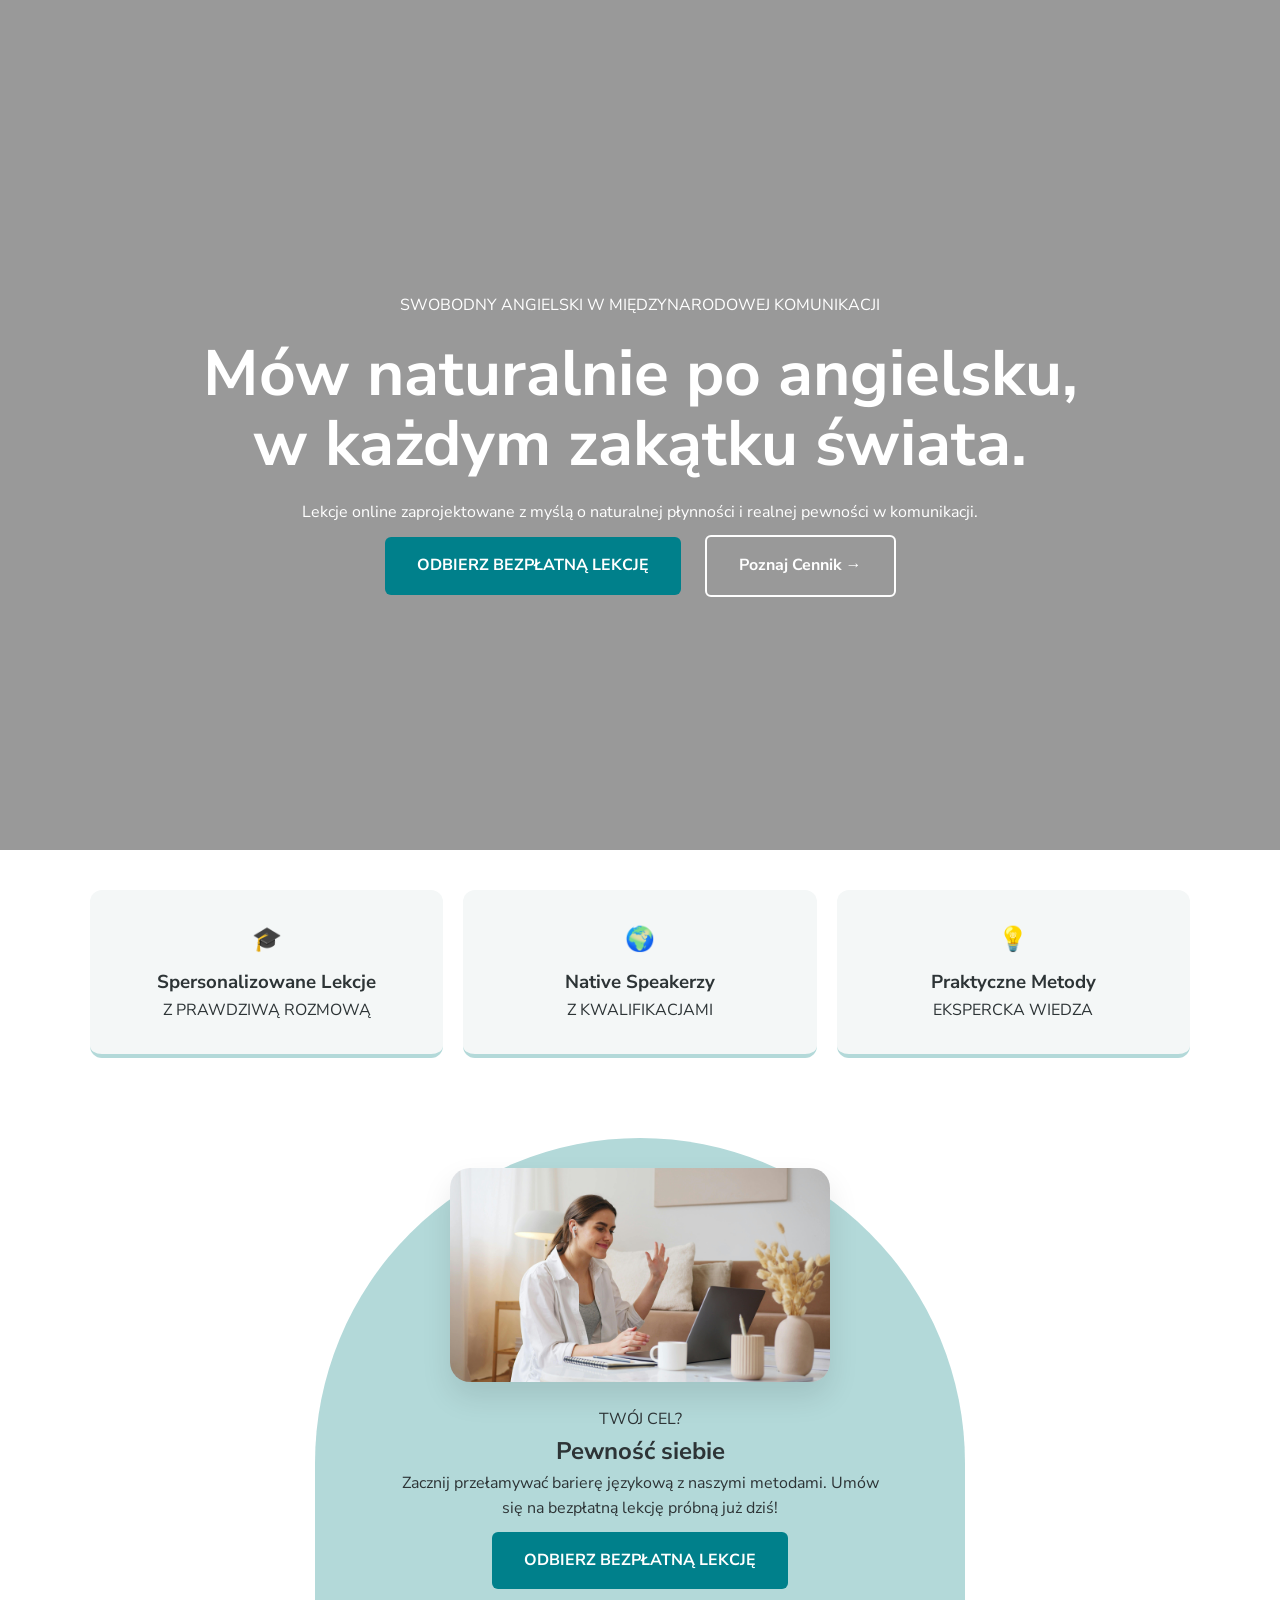
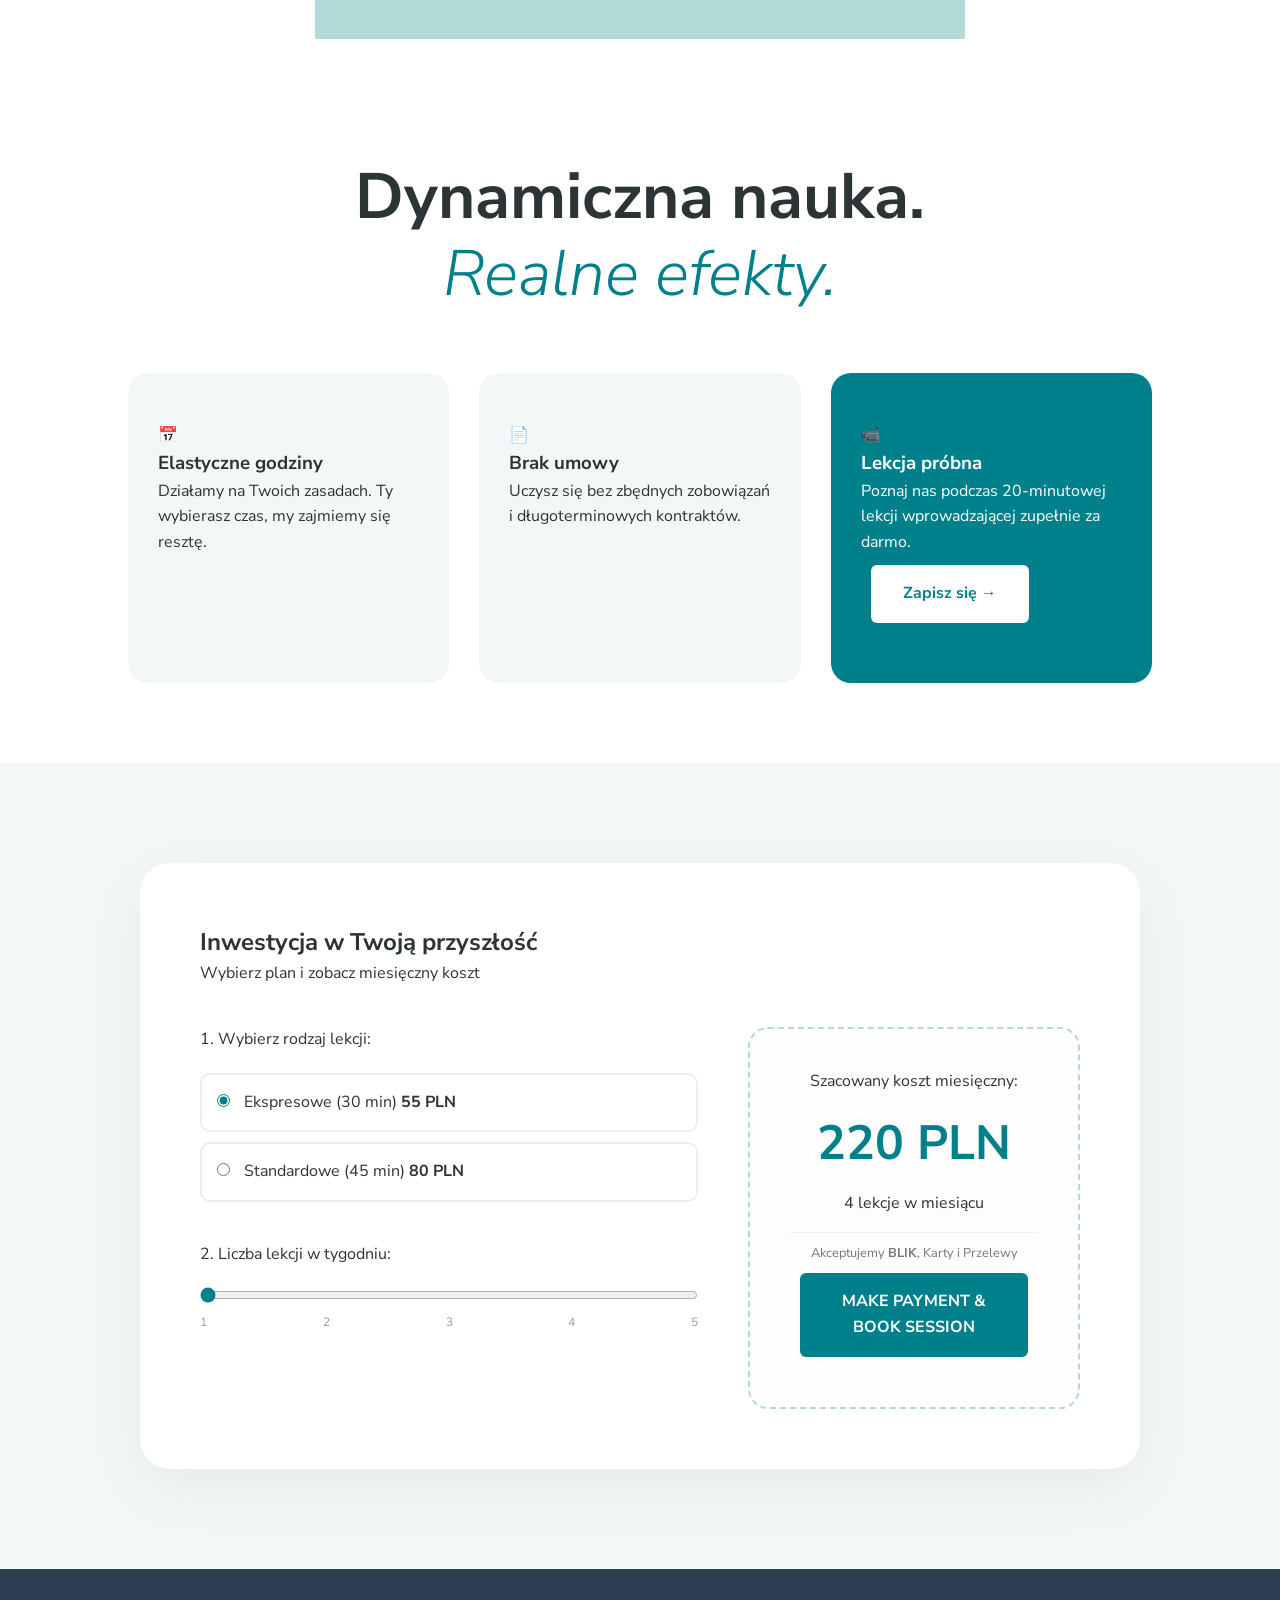
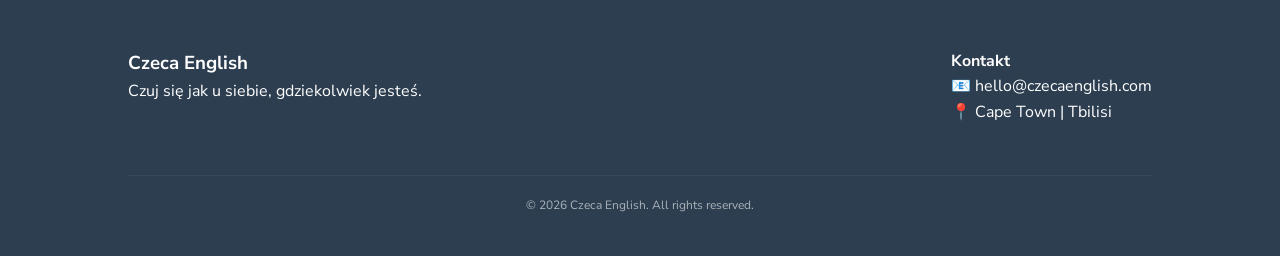
==== index.html @ 498d5baf "Update index.html button links" ====
<!DOCTYPE html>
<html lang="pl">
<head>
    <meta charset="UTF-8">
    <meta name="viewport" content="width=device-width, initial-scale=1.0">
    <title>Czeca English | Mów naturalnie</title>
    <link rel="stylesheet" href="./style.css?v=1.7">
    <link href="https://fonts.googleapis.com/css2?family=Nunito+Sans:wght@300;400;700&display=swap" rel="stylesheet">
</head>
<body>

    <header class="hero">
        <video class="video-bg" src="6912415-hd_1920_1080_25fps.mp4" autoplay loop muted playsinline></video>
        <div class="overlay"></div>
        <div class="hero-content">
            <span class="badge">SWOBODNY ANGIELSKI W MIĘDZYNARODOWEJ KOMUNIKACJI</span>
            <h1>Mów naturalnie po angielsku, w każdym zakątku świata.</h1>
            <p>Lekcje online zaprojektowane z myślą o naturalnej płynności i realnej pewności w komunikacji.</p>
            <div class="cta-group">
                <a href="book-session.html" class="btn btn-teal">ODBIERZ BEZPŁATNĄ LEKCJĘ</a>
                <a href="#calculator" class="btn btn-outline">Poznaj Cennik →</a>
            </div>
        </div>
    </header>

    <section class="stats-container">
        <div class="stats-bar">
            <div class="stat-item">
                <div class="stat-icon">🎓</div>
                <h3>Spersonalizowane Lekcje</h3>
                <p>Z PRAWDZIWĄ ROZMOWĄ</p>
            </div>
            <div class="stat-item">
                <div class="stat-icon">🌍</div>
                <h3>Native Speakerzy</h3>
                <p>Z KWALIFIKACJAMI</p>
            </div>
            <div class="stat-item">
                <div class="stat-icon">💡</div>
                <h3>Praktyczne Metody</h3>
                <p>EKSPERCKA WIEDZA</p>
            </div>
        </div>
    </section>

    <section class="about-section">
        <div class="arch-wrapper">
            <div class="teal-arch"></div>
            <img src="pexels-artempodrez-4492135.jpg" alt="Student" class="student-img">
            <div class="arch-content">
                <span class="subtitle">TWÓJ CEL?</span>
                <h2>Pewność siebie</h2>
                <p>Zacznij przełamywać barierę językową z naszymi metodami. Umów się na bezpłatną lekcję próbną już dziś!</p>
                <a href="book-session.html" class="btn btn-teal">ODBIERZ BEZPŁATNĄ LEKCJĘ</a>
            </div>
        </div>
    </section>

    <section class="features">
        <h2 class="section-title">Dynamiczna nauka. <br><span>Realne efekty.</span></h2>
        <div class="feature-grid">
            <div class="feature-card">
                <div class="icon">📅</div>
                <h3>Elastyczne godziny</h3>
                <p>Działamy na Twoich zasadach. Ty wybierasz czas, my zajmiemy się resztę.</p>
            </div>
            <div class="feature-card">
                <div class="icon">📄</div>
                <h3>Brak umowy</h3>
                <p>Uczysz się bez zbędnych zobowiązań i długoterminowych kontraktów.</p>
            </div>
            <div class="feature-card highlight-card">
                <div class="icon">📹</div>
                <h3>Lekcja próbna</h3>
                <p>Poznaj nas podczas 20-minutowej lekcji wprowadzającej zupełnie za darmo.</p>
                <a href="book-session.html" class="btn btn-white">Zapisz się →</a>
            </div>
        </div>
    </section>

    <section id="calculator" class="calc-section">
        <div class="calc-container">
            <h2>Inwestycja w Twoją przyszłość</h2>
            <p class="calc-subtitle">Wybierz plan i zobacz miesięczny koszt</p>
            
            <div class="calc-grid">
                <div class="calc-inputs">
                    <label>1. Wybierz rodzaj lekcji:</label>
                    <div class="radio-group">
                        <label class="radio-option">
                            <input type="radio" name="plan" value="55" checked onchange="calculate()">
                            <span>Ekspresowe (30 min) <strong>55 PLN</strong></span>
                        </label>
                        <label class="radio-option">
                            <input type="radio" name="plan" value="80" onchange="calculate()">
                            <span>Standardowe (45 min) <strong>80 PLN</strong></span>
                        </label>
                    </div>

                    <label>2. Liczba lekcji w tygodniu:</label>
                    <input type="range" id="frequency" min="1" max="5" value="1" oninput="calculate()">
                    <div class="range-labels">
                        <span>1</span><span>2</span><span>3</span><span>4</span><span>5</span>
                    </div>
                </div>

                <div class="calc-result">
                    <div class="result-box">
                        <p>Szacowany koszt miesięczny:</p>
                        <h3 id="total-price">220 PLN</h3>
                        <span id="lesson-count">4 lekcje w miesiącu</span>
                        
                        <div class="blik-indicator">
                            Akceptujemy <strong>BLIK</strong>, Karty i Przelewy
                        </div>

                        <a href="checkout.html" class="btn btn-teal">MAKE PAYMENT & BOOK SESSION</a>
                    </div>
                </div>
            </div>
        </div>
    </section>

    <footer class="main-footer">
        <div class="footer-grid">
            <div class="footer-brand">
                <h3>Czeca English</h3>
                <p>Czuj się jak u siebie, gdziekolwiek jesteś.</p>
            </div>
            <div class="footer-contact">
                <h4>Kontakt</h4>
                <p>📧 hello@czecaenglish.com</p>
                <p>📍 Cape Town | Tbilisi</p>
            </div>
        </div>
        <div class="footer-bottom">
            <p>&copy; 2026 Czeca English. All rights reserved.</p>
        </div>
    </footer>

    <script>
        function calculate() {
            const pricePerLesson = document.querySelector('input[name="plan"]:checked').value;
            const frequency = document.getElementById('frequency').value;
            const monthlyLessons = frequency * 4;
            const total = pricePerLesson * monthlyLessons;
            
            document.getElementById('total-price').innerText = total + " PLN";
            document.getElementById('lesson-count').innerText = monthlyLessons + " lekcje w miesiącu";
        }
    </script>
</body>
</html>
---- style.css ----
:root {
    --teal: #00808b;
    --light-teal: #b3d9d9;
    --white: #ffffff;
    --dark: #2d3436;
    --bg-gray: #f4f7f7;
}

* { box-sizing: border-box; margin: 0; padding: 0; }
body { font-family: 'Nunito Sans', sans-serif; color: var(--dark); line-height: 1.6; overflow-x: hidden; scroll-behavior: smooth; }

/* --- Hero --- */
.hero { height: 100vh; display: flex; align-items: center; justify-content: center; position: relative; color: var(--white); text-align: center; padding: 0 20px; }
.video-bg { position: absolute; top: 0; left: 0; width: 100%; height: 100%; object-fit: cover; z-index: -2; }
.overlay { position: absolute; top: 0; left: 0; width: 100%; height: 100%; background: rgba(0, 0, 0, 0.4); z-index: -1; }
.hero-content { max-width: 900px; }
h1 { font-size: clamp(2.5rem, 6vw, 4rem); margin: 20px 0; line-height: 1.1; }

/* --- Defined Stats Bar --- */
.stats-container { background: #fff; padding: 40px 20px; margin-top: -50px; position: relative; z-index: 10; }
.stats-bar { max-width: 1100px; margin: 0 auto; display: grid; grid-template-columns: repeat(auto-fit, minmax(250px, 1fr)); gap: 20px; }
.stat-item { background: var(--bg-gray); padding: 30px; border-radius: 12px; text-align: center; border-bottom: 4px solid var(--light-teal); }
.stat-icon { font-size: 1.5rem; margin-bottom: 10px; }

/* --- Tightened Arch Section --- */
.about-section { padding: 40px 20px; background: #fff; display: flex; justify-content: center; }
.arch-wrapper { position: relative; width: 100%; max-width: 650px; display: flex; flex-direction: column; align-items: center; }
.teal-arch { position: absolute; top: 0; width: 100%; height: 100%; background-color: var(--light-teal); border-radius: 350px 350px 0 0; z-index: 1; }
.student-img { width: 75%; max-width: 380px; border-radius: 20px; z-index: 2; margin-top: 30px; box-shadow: 0 15px 30px rgba(0,0,0,0.1); }
.arch-content { z-index: 3; text-align: center; margin-top: 25px; max-width: 500px; padding-bottom: 40px; }

/* --- Bigger Features Header --- */
.features { padding: 80px 10%; text-align: center; background: #fff; }
.section-title { font-size: clamp(2.5rem, 5vw, 4rem); line-height: 1.2; margin-bottom: 60px; }
.section-title span { font-style: italic; font-weight: 300; color: var(--teal); }
.feature-grid { display: grid; grid-template-columns: repeat(auto-fit, minmax(280px, 1fr)); gap: 30px; }
.feature-card { padding: 50px 30px; background: var(--bg-gray); border-radius: 20px; text-align: left; }
.highlight-card { background: var(--teal); color: white; }

/* --- Pricing Calculator --- */
.calc-section { padding: 100px 10%; background: var(--bg-gray); }
.calc-container { max-width: 1000px; margin: 0 auto; background: white; padding: 60px; border-radius: 30px; box-shadow: 0 20px 60px rgba(0,0,0,0.05); }
.calc-grid { display: grid; grid-template-columns: 1.5fr 1fr; gap: 50px; margin-top: 40px; }
.radio-group { margin: 20px 0 40px; }
.radio-option { display: block; padding: 15px; border: 2px solid #eee; border-radius: 10px; margin-bottom: 10px; cursor: pointer; }
.radio-option input { margin-right: 10px; accent-color: var(--teal); }
input[type="range"] { width: 100%; accent-color: var(--teal); margin: 20px 0 10px; }
.range-labels { display: flex; justify-content: space-between; font-size: 12px; color: #999; }
.result-box { background: #fdfdfd; border: 2px dashed var(--light-teal); padding: 40px; border-radius: 20px; text-align: center; }
.result-box h3 { font-size: 3rem; color: var(--teal); margin: 10px 0; }
.blik-indicator { margin-top: 15px; font-size: 0.8rem; color: #777; border-top: 1px solid #eee; padding-top: 10px; }

/* --- Buttons --- */
.btn { display: inline-block; padding: 16px 32px; text-decoration: none; font-weight: bold; border-radius: 6px; transition: 0.3s; margin: 10px; border: none; cursor: pointer; text-align: center; }
.btn-teal { background: var(--teal); color: var(--white); }
.btn-outline { border: 2px solid var(--white); color: var(--white); }
.btn-white { background: var(--white); color: var(--teal); }

/* --- Footer --- */
.main-footer { background: #2c3e50; color: white; padding: 80px 10% 40px; }
.footer-grid { display: flex; justify-content: space-between; flex-wrap: wrap; gap: 40px; }
.footer-bottom { border-top: 1px solid #3e4f5f; margin-top: 50px; padding-top: 20px; text-align: center; font-size: 12px; opacity: 0.6; }

@media (max-width: 900px) {
    .calc-grid { grid-template-columns: 1fr; }
    .calc-container { padding: 30px; }
}

/* --- Booking Page v2 Styles (Fixed Box) --- */
.booking-page { background: var(--bg-gray); }
.form-section { padding: 60px 10%; display: flex; justify-content: center; }
.form-container { 
    width: 100%; max-width: 800px; background: #fff; padding: 50px; 
    border-radius: 25px; box-shadow: 0 15px 45px rgba(0,0,0,0.08); 
}
.input-row { display: grid; grid-template-columns: 1fr 1fr; gap: 20px; margin-bottom: 20px; }
.input-group { display: flex; flex-direction: column; text-align: left; }
.input-group label { font-weight: bold; font-size: 0.85rem; margin-bottom: 5px; }
.input-group input, .input-group select, .input-group textarea { padding: 12px; border: 1px solid #ddd; border-radius: 8px; }
.full-width { grid-column: span 2; }
.btn-dark-form { background: #2c3e50; color: white; width: 100%; max-width: 300px; margin: 20px auto; display: block; }

.teacher-section-v2 { padding: 100px 10%; background: #fff; }
.profile-container-v2 {
    max-width: 1000px; margin: 0 auto; display: flex; align-items: center; gap: 60px;
}
.teacher-img-large {
    width: 100%; max-width: 450px; border-radius: 20px; box-shadow: 0 30px 60px rgba(0,0,0,0.1);
}
.profile-info-v2 { flex: 1; text-align: left; }
.profile-tag { color: var(--teal); font-weight: bold; font-size: 14px; letter-spacing: 2px; }
.profile-info-v2 h3 { font-size: 3rem; margin: 10px 0; color: var(--teal); }
.profile-link-v2 { display: inline-block; margin-top: 30px; color: var(--teal); font-weight: bold; text-decoration: none; border-bottom: 2px solid var(--light-teal); }

/* --- Full Profile Page (The Side-by-Side Video Layout) --- */
.profile-page { background: var(--bg-gray); }
.full-profile-section { max-width: 1100px; margin: 50px auto; padding: 60px; background: #fff; border-radius: 30px; box-shadow: 0 10px 30px rgba(0,0,0,0.05); }
.profile-main-name { font-size: 3.5rem; color: var(--teal); margin-bottom: 30px; }
.intro-media-container { display: grid; grid-template-columns: 1fr 1.5fr; gap: 40px; margin-bottom: 40px; }
.full-view-img { width: 100%; border-radius: 20px; }
.profile-video-box { background: #000; border-radius: 20px; overflow: hidden; display: flex; align-items: center; }
.intro-video { width: 100%; height: auto; }

@media (max-width: 900px) {
    .profile-container-v2, .intro-media-container, .input-row { grid-template-columns: 1fr; }
    .full-width { grid-column: span 1; }
}
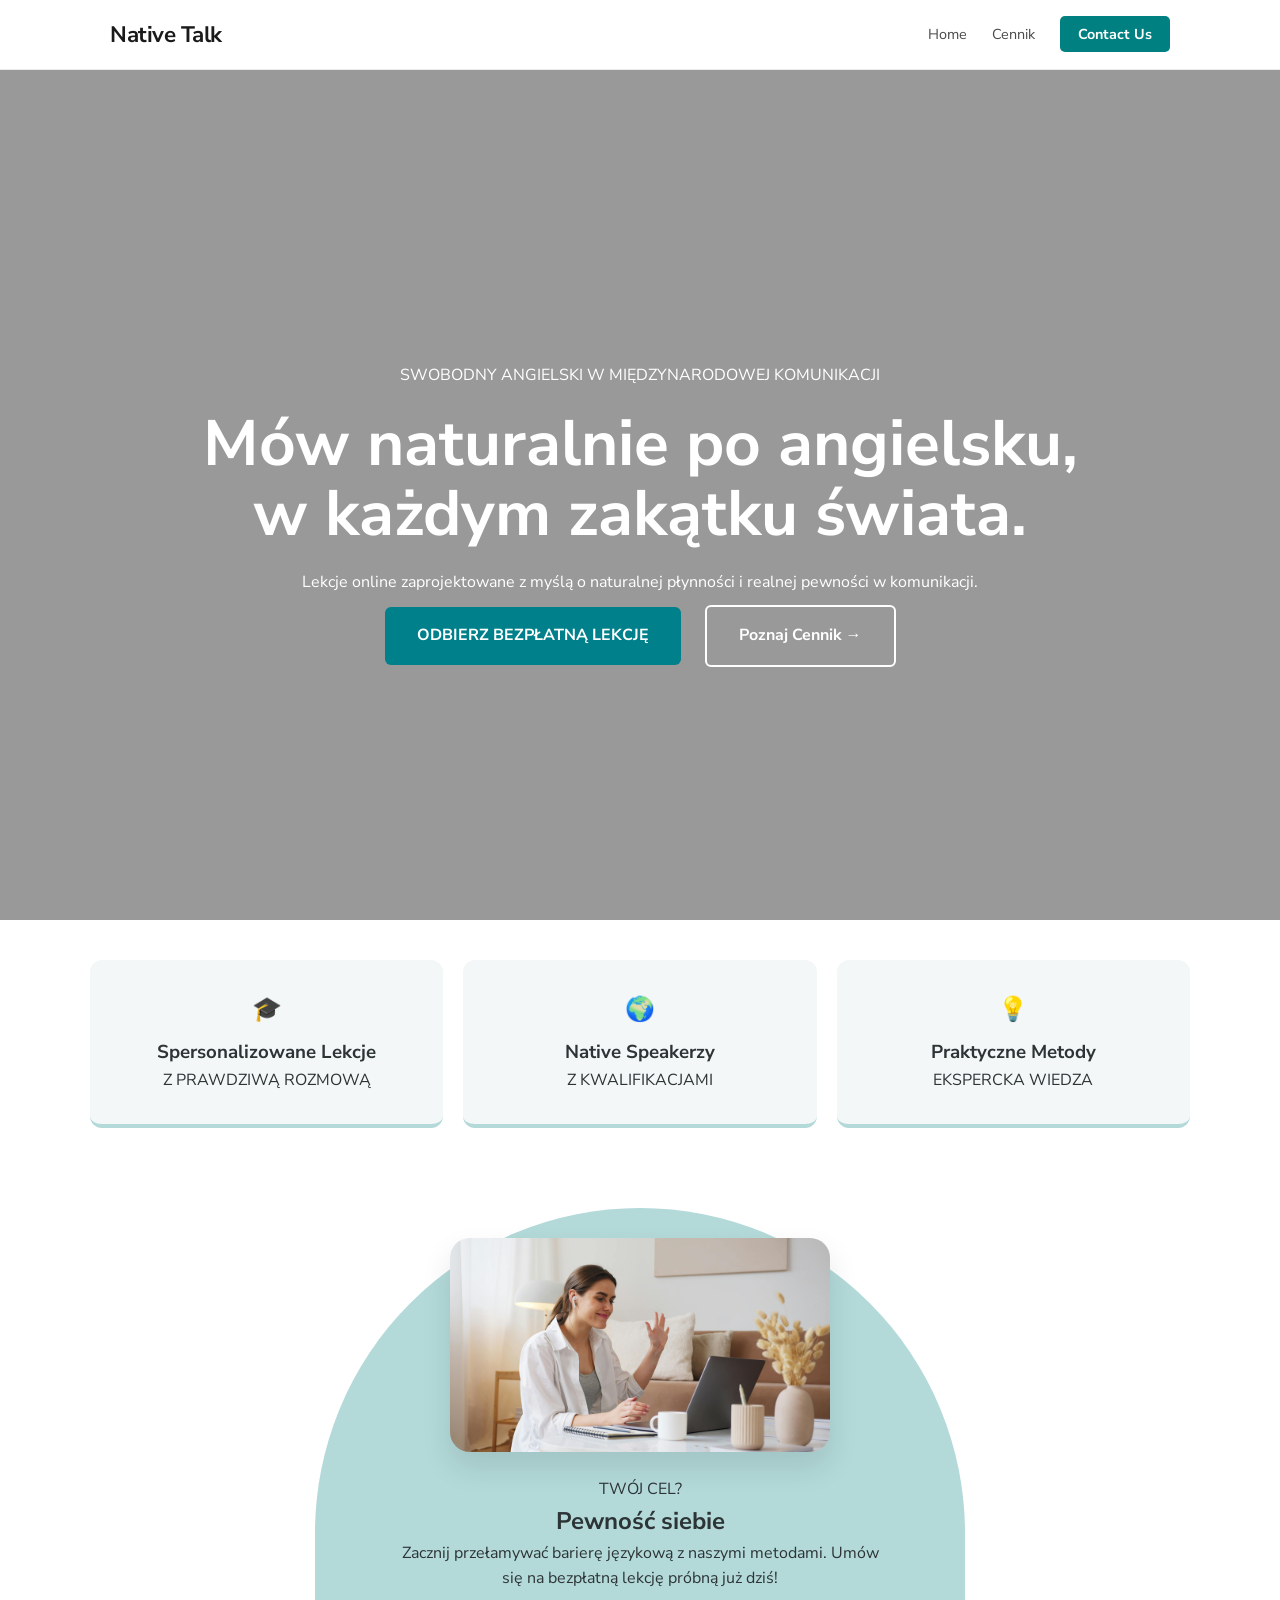
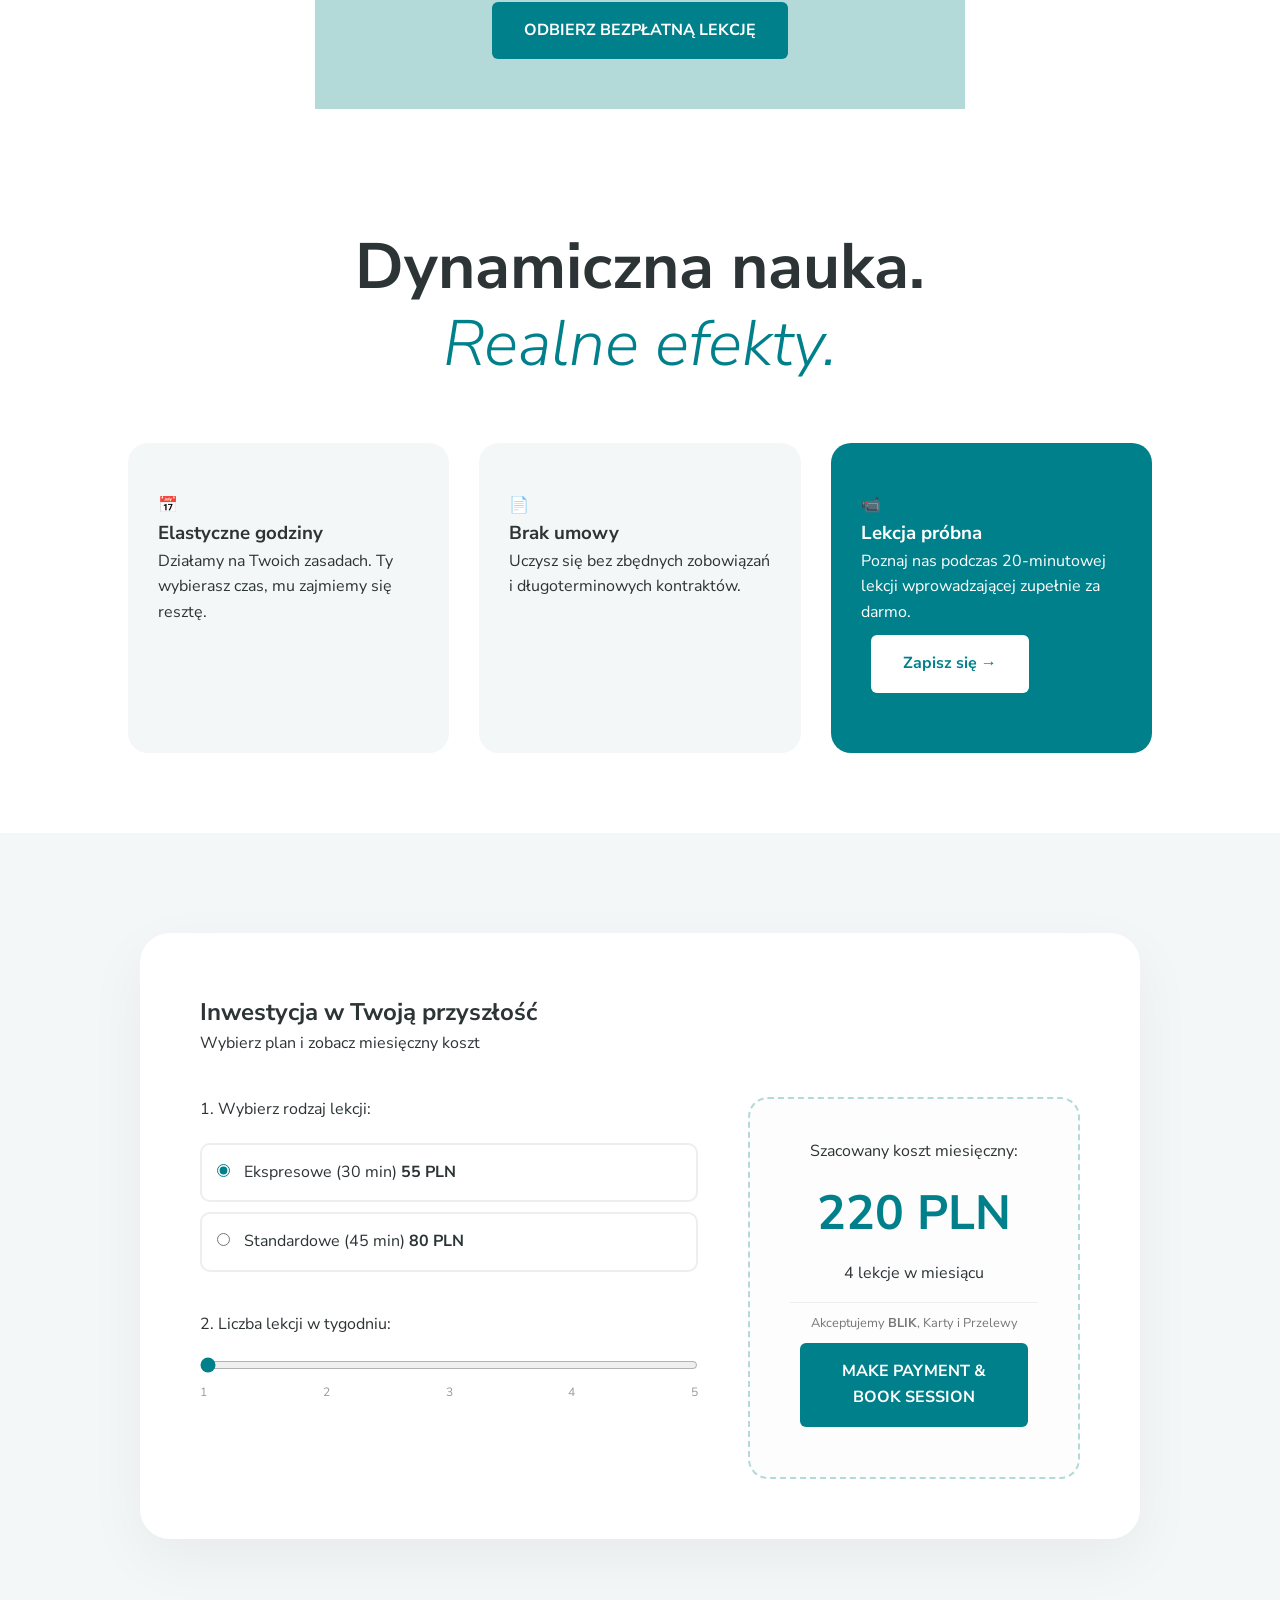
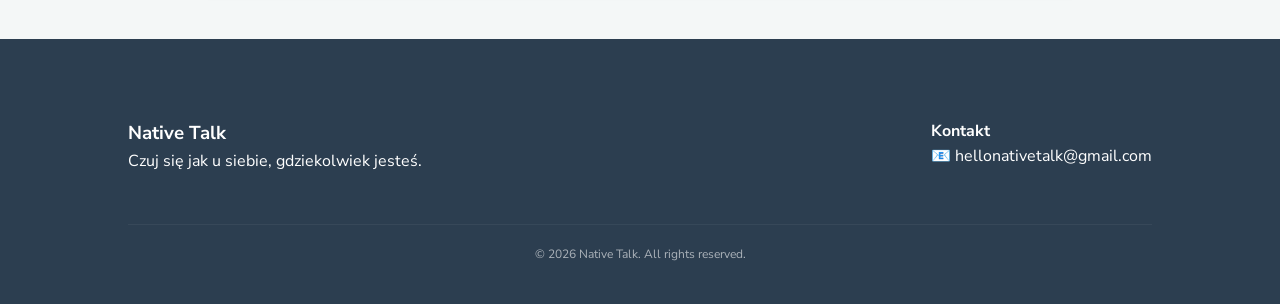
==== commit 1806c384: "Update index.html adding nav bar" ====
--- a/index.html
+++ b/index.html
@@ -3,11 +3,97 @@
 <head>
     <meta charset="UTF-8">
     <meta name="viewport" content="width=device-width, initial-scale=1.0">
-    <title>Czeca English | Mów naturalnie</title>
+    <title>Native Talk | Mów naturalnie</title>
     <link rel="stylesheet" href="./style.css?v=1.7">
     <link href="https://fonts.googleapis.com/css2?family=Nunito+Sans:wght@300;400;700&display=swap" rel="stylesheet">
+    
+    <style>
+        /* Navigation Styles */
+        .navbar {
+            height: 70px;
+            display: flex;
+            justify-content: center;
+            align-items: center;
+            background: #ffffff;
+            position: sticky;
+            top: 0;
+            z-index: 1000;
+            border-bottom: 1px solid #eaeaea;
+            font-family: 'Nunito Sans', sans-serif;
+        }
+
+        .nav-container {
+            display: flex;
+            justify-content: space-between;
+            align-items: center;
+            width: 100%;
+            max-width: 1100px;
+            padding: 0 20px;
+        }
+
+        .nav-logo {
+            font-size: 1.4rem;
+            font-weight: 700;
+            text-decoration: none;
+            color: #1a1a1a;
+            letter-spacing: -0.5px;
+        }
+
+        .nav-menu {
+            display: flex;
+            list-style: none;
+            align-items: center;
+        }
+
+        .nav-item {
+            margin-left: 25px;
+        }
+
+        .nav-link {
+            text-decoration: none;
+            color: #4a4a4a;
+            font-size: 0.9rem;
+            font-weight: 400;
+            transition: color 0.3s ease;
+        }
+
+        .nav-link:hover {
+            color: #008080; /* Matches your teal theme */
+        }
+
+        .nav-btn {
+            background: #008080;
+            color: #fff !important;
+            padding: 8px 18px;
+            border-radius: 5px;
+            font-weight: 700;
+            transition: background 0.3s ease;
+        }
+
+        .nav-btn:hover {
+            background: #006666;
+        }
+
+        @media screen and (max-width: 768px) {
+            .nav-item { margin-left: 15px; }
+            .nav-logo { font-size: 1.1rem; }
+            .nav-link { font-size: 0.8rem; }
+        }
+    </style>
 </head>
 <body>
+
+    <nav class="navbar">
+        <div class="nav-container">
+            <a href="index.html" class="nav-logo">Native Talk</a>
+            
+            <ul class="nav-menu">
+                <li class="nav-item"><a href="index.html" class="nav-link">Home</a></li>
+                <li class="nav-item"><a href="#calculator" class="nav-link">Cennik</a></li>
+                <li class="nav-item"><a href="#contact" class="nav-link nav-btn">Contact Us</a></li>
+            </ul>
+        </div>
+    </nav>
 
     <header class="hero">
         <video class="video-bg" src="6912415-hd_1920_1080_25fps.mp4" autoplay loop muted playsinline></video>
@@ -62,7 +148,7 @@
             <div class="feature-card">
                 <div class="icon">📅</div>
                 <h3>Elastyczne godziny</h3>
-                <p>Działamy na Twoich zasadach. Ty wybierasz czas, my zajmiemy się resztę.</p>
+                <p>Działamy na Twoich zasadach. Ty wybierasz czas, mu zajmiemy się resztę.</p>
             </div>
             <div class="feature-card">
                 <div class="icon">📄</div>
@@ -114,27 +200,26 @@
                             Akceptujemy <strong>BLIK</strong>, Karty i Przelewy
                         </div>
 
-                        <a href="checkout.html" class="btn btn-teal">MAKE PAYMENT & BOOK SESSION</a>
+                        <a href="checkout.html" id="checkout-link" class="btn btn-teal">MAKE PAYMENT & BOOK SESSION</a>
                     </div>
                 </div>
             </div>
         </div>
     </section>
 
-    <footer class="main-footer">
+    <footer id="contact" class="main-footer">
         <div class="footer-grid">
             <div class="footer-brand">
-                <h3>Czeca English</h3>
+                <h3>Native Talk</h3>
                 <p>Czuj się jak u siebie, gdziekolwiek jesteś.</p>
             </div>
             <div class="footer-contact">
                 <h4>Kontakt</h4>
-                <p>📧 hello@czecaenglish.com</p>
-                <p>📍 Cape Town | Tbilisi</p>
+                <p>📧 hellonativetalk@gmail.com</p>
             </div>
         </div>
         <div class="footer-bottom">
-            <p>&copy; 2026 Czeca English. All rights reserved.</p>
+            <p>&copy; 2026 Native Talk. All rights reserved.</p>
         </div>
     </footer>
 
@@ -147,7 +232,12 @@
             
             document.getElementById('total-price').innerText = total + " PLN";
             document.getElementById('lesson-count').innerText = monthlyLessons + " lekcje w miesiącu";
-        }
+
+            const checkoutBtn = document.getElementById('checkout-link');
+            checkoutBtn.href = "checkout.html?amount=" + total;
+        }
+
+        window.onload = calculate;
     </script>
 </body>
 </html>
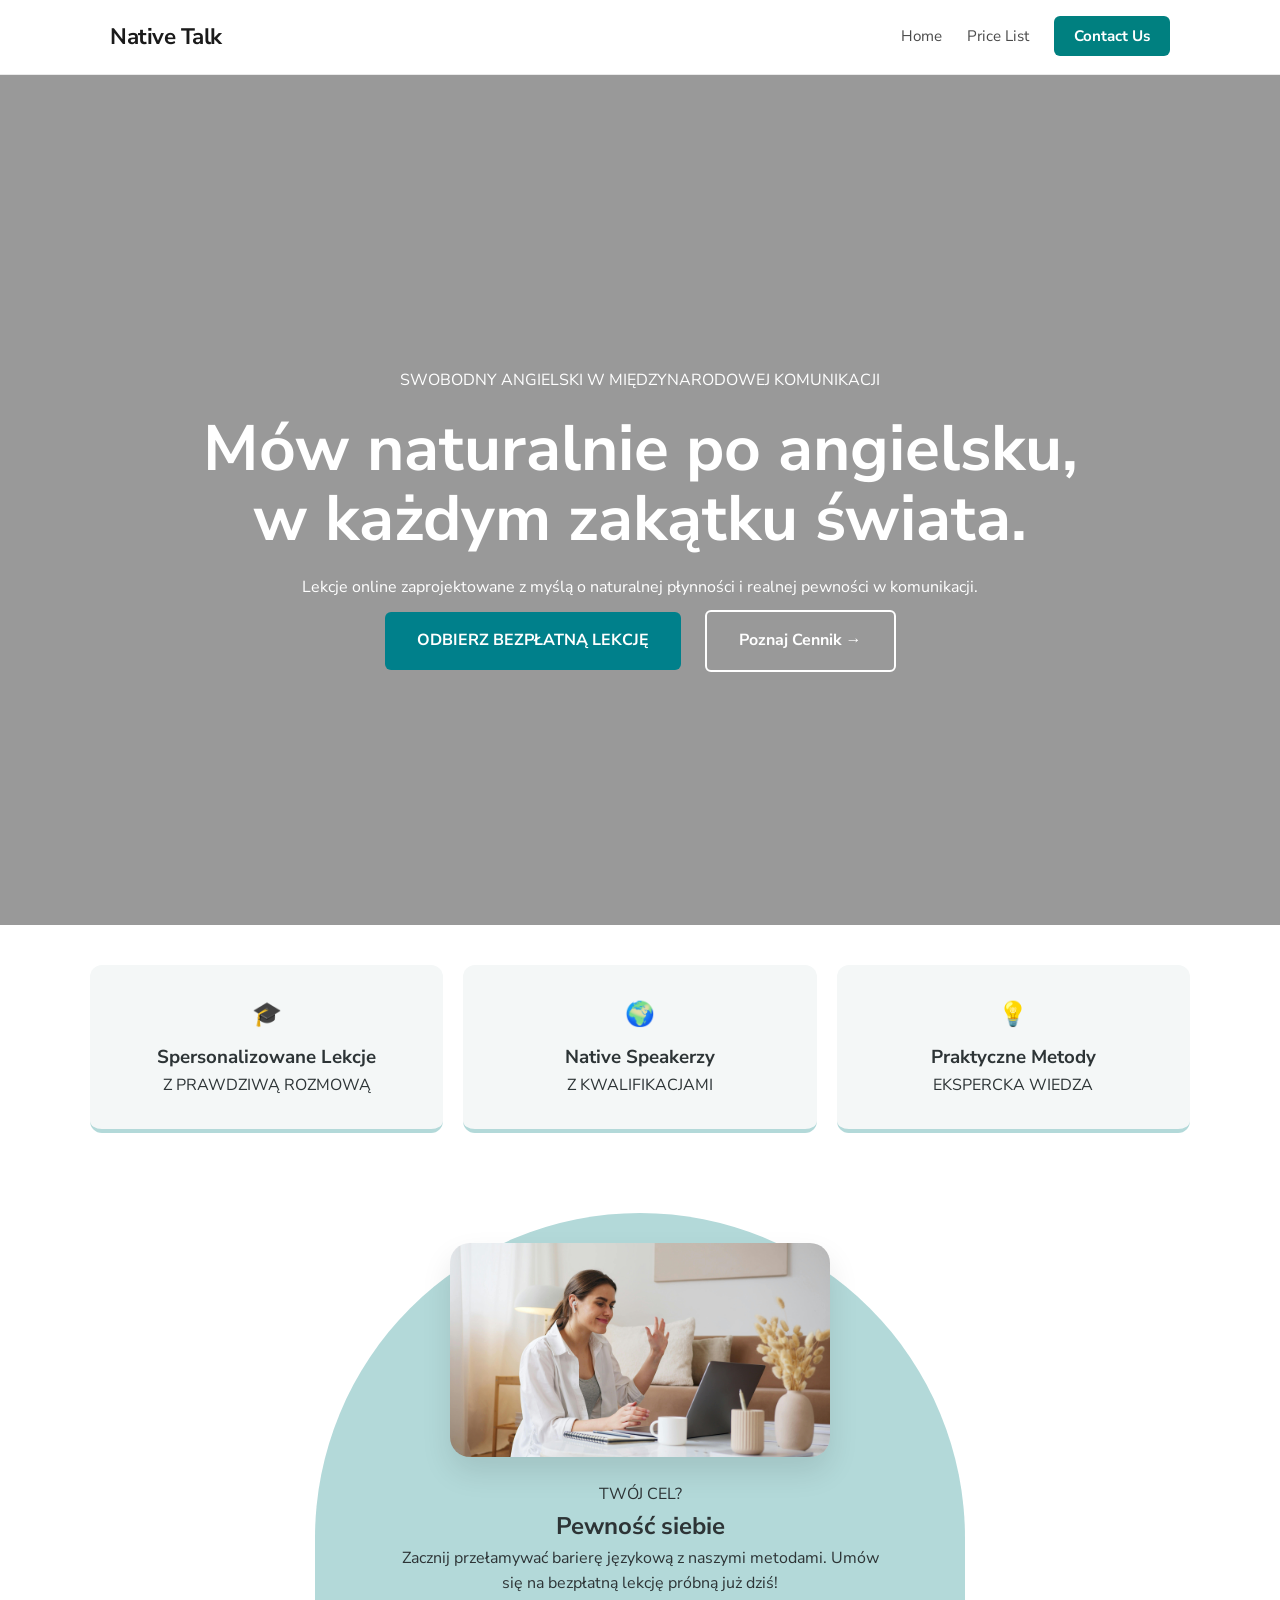
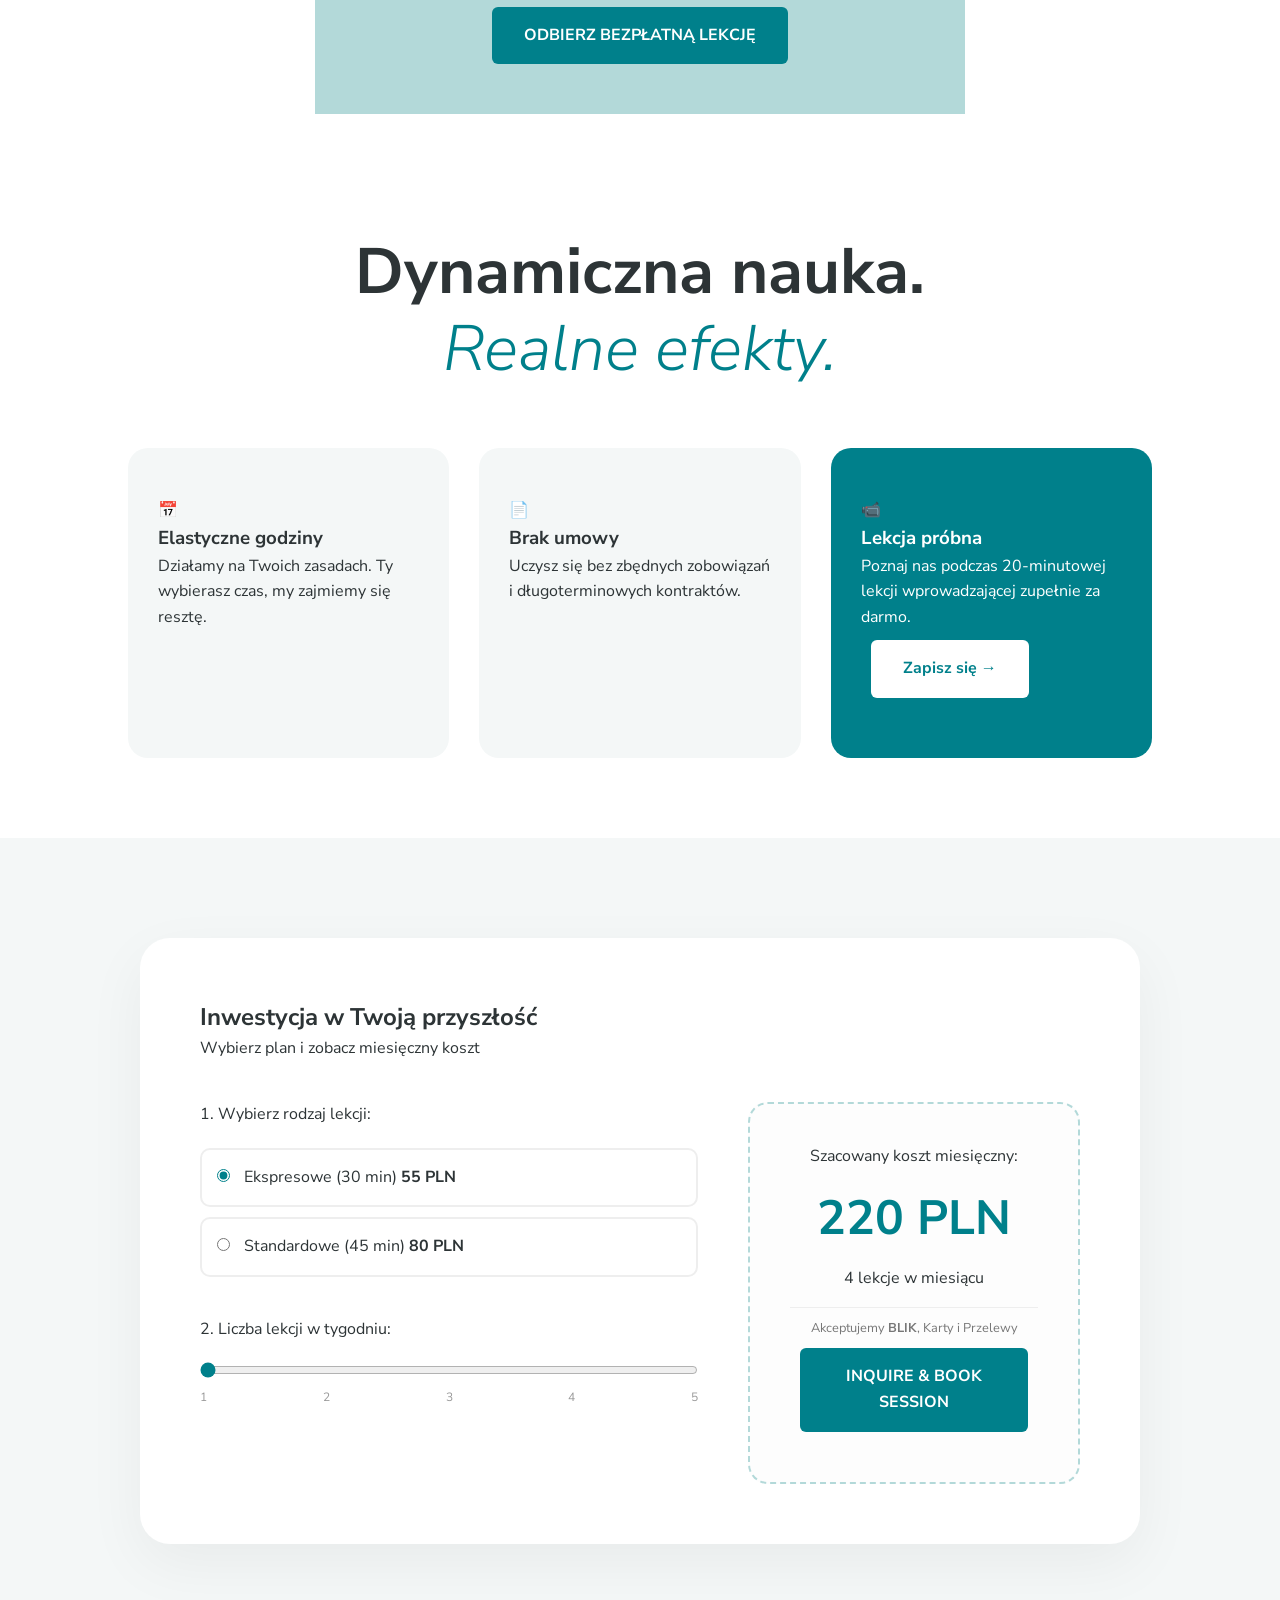
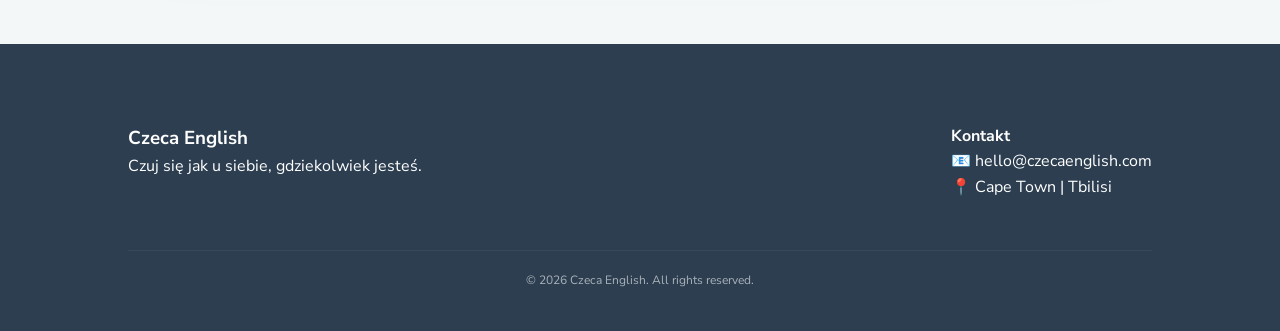
==== commit 15c83453: "Update index.html" ====
--- a/index.html
+++ b/index.html
@@ -8,9 +8,9 @@
     <link href="https://fonts.googleapis.com/css2?family=Nunito+Sans:wght@300;400;700&display=swap" rel="stylesheet">
     
     <style>
-        /* Navigation Styles */
+        /* Navbar Styling */
         .navbar {
-            height: 70px;
+            height: 75px;
             display: flex;
             justify-content: center;
             align-items: center;
@@ -52,32 +52,30 @@
         .nav-link {
             text-decoration: none;
             color: #4a4a4a;
-            font-size: 0.9rem;
-            font-weight: 400;
+            font-size: 0.95rem;
             transition: color 0.3s ease;
         }
 
         .nav-link:hover {
-            color: #008080; /* Matches your teal theme */
+            color: #008080; /* Branding teal */
         }
 
         .nav-btn {
             background: #008080;
             color: #fff !important;
-            padding: 8px 18px;
-            border-radius: 5px;
+            padding: 10px 20px;
+            border-radius: 6px;
             font-weight: 700;
-            transition: background 0.3s ease;
-        }
-
-        .nav-btn:hover {
-            background: #006666;
+        }
+
+        /* Smooth Scroll behavior */
+        html {
+            scroll-behavior: smooth;
         }
 
         @media screen and (max-width: 768px) {
             .nav-item { margin-left: 15px; }
-            .nav-logo { font-size: 1.1rem; }
-            .nav-link { font-size: 0.8rem; }
+            .nav-logo { font-size: 1.2rem; }
         }
     </style>
 </head>
@@ -86,10 +84,9 @@
     <nav class="navbar">
         <div class="nav-container">
             <a href="index.html" class="nav-logo">Native Talk</a>
-            
             <ul class="nav-menu">
-                <li class="nav-item"><a href="index.html" class="nav-link">Home</a></li>
-                <li class="nav-item"><a href="#calculator" class="nav-link">Cennik</a></li>
+                <li class="nav-item"><a href="#" class="nav-link">Home</a></li>
+                <li class="nav-item"><a href="#calculator" class="nav-link">Price List</a></li>
                 <li class="nav-item"><a href="#contact" class="nav-link nav-btn">Contact Us</a></li>
             </ul>
         </div>
@@ -148,7 +145,7 @@
             <div class="feature-card">
                 <div class="icon">📅</div>
                 <h3>Elastyczne godziny</h3>
-                <p>Działamy na Twoich zasadach. Ty wybierasz czas, mu zajmiemy się resztę.</p>
+                <p>Działamy na Twoich zasadach. Ty wybierasz czas, my zajmiemy się resztę.</p>
             </div>
             <div class="feature-card">
                 <div class="icon">📄</div>
@@ -200,7 +197,7 @@
                             Akceptujemy <strong>BLIK</strong>, Karty i Przelewy
                         </div>
 
-                        <a href="checkout.html" id="checkout-link" class="btn btn-teal">MAKE PAYMENT & BOOK SESSION</a>
+                        <a href="#contact" class="btn btn-teal">INQUIRE & BOOK SESSION</a>
                     </div>
                 </div>
             </div>
@@ -210,16 +207,17 @@
     <footer id="contact" class="main-footer">
         <div class="footer-grid">
             <div class="footer-brand">
-                <h3>Native Talk</h3>
+                <h3>Czeca English</h3>
                 <p>Czuj się jak u siebie, gdziekolwiek jesteś.</p>
             </div>
             <div class="footer-contact">
                 <h4>Kontakt</h4>
-                <p>📧 hellonativetalk@gmail.com</p>
+                <p>📧 hello@czecaenglish.com</p>
+                <p>📍 Cape Town | Tbilisi</p>
             </div>
         </div>
         <div class="footer-bottom">
-            <p>&copy; 2026 Native Talk. All rights reserved.</p>
+            <p>&copy; 2026 Czeca English. All rights reserved.</p>
         </div>
     </footer>
 
@@ -232,9 +230,6 @@
             
             document.getElementById('total-price').innerText = total + " PLN";
             document.getElementById('lesson-count').innerText = monthlyLessons + " lekcje w miesiącu";
-
-            const checkoutBtn = document.getElementById('checkout-link');
-            checkoutBtn.href = "checkout.html?amount=" + total;
         }
 
         window.onload = calculate;
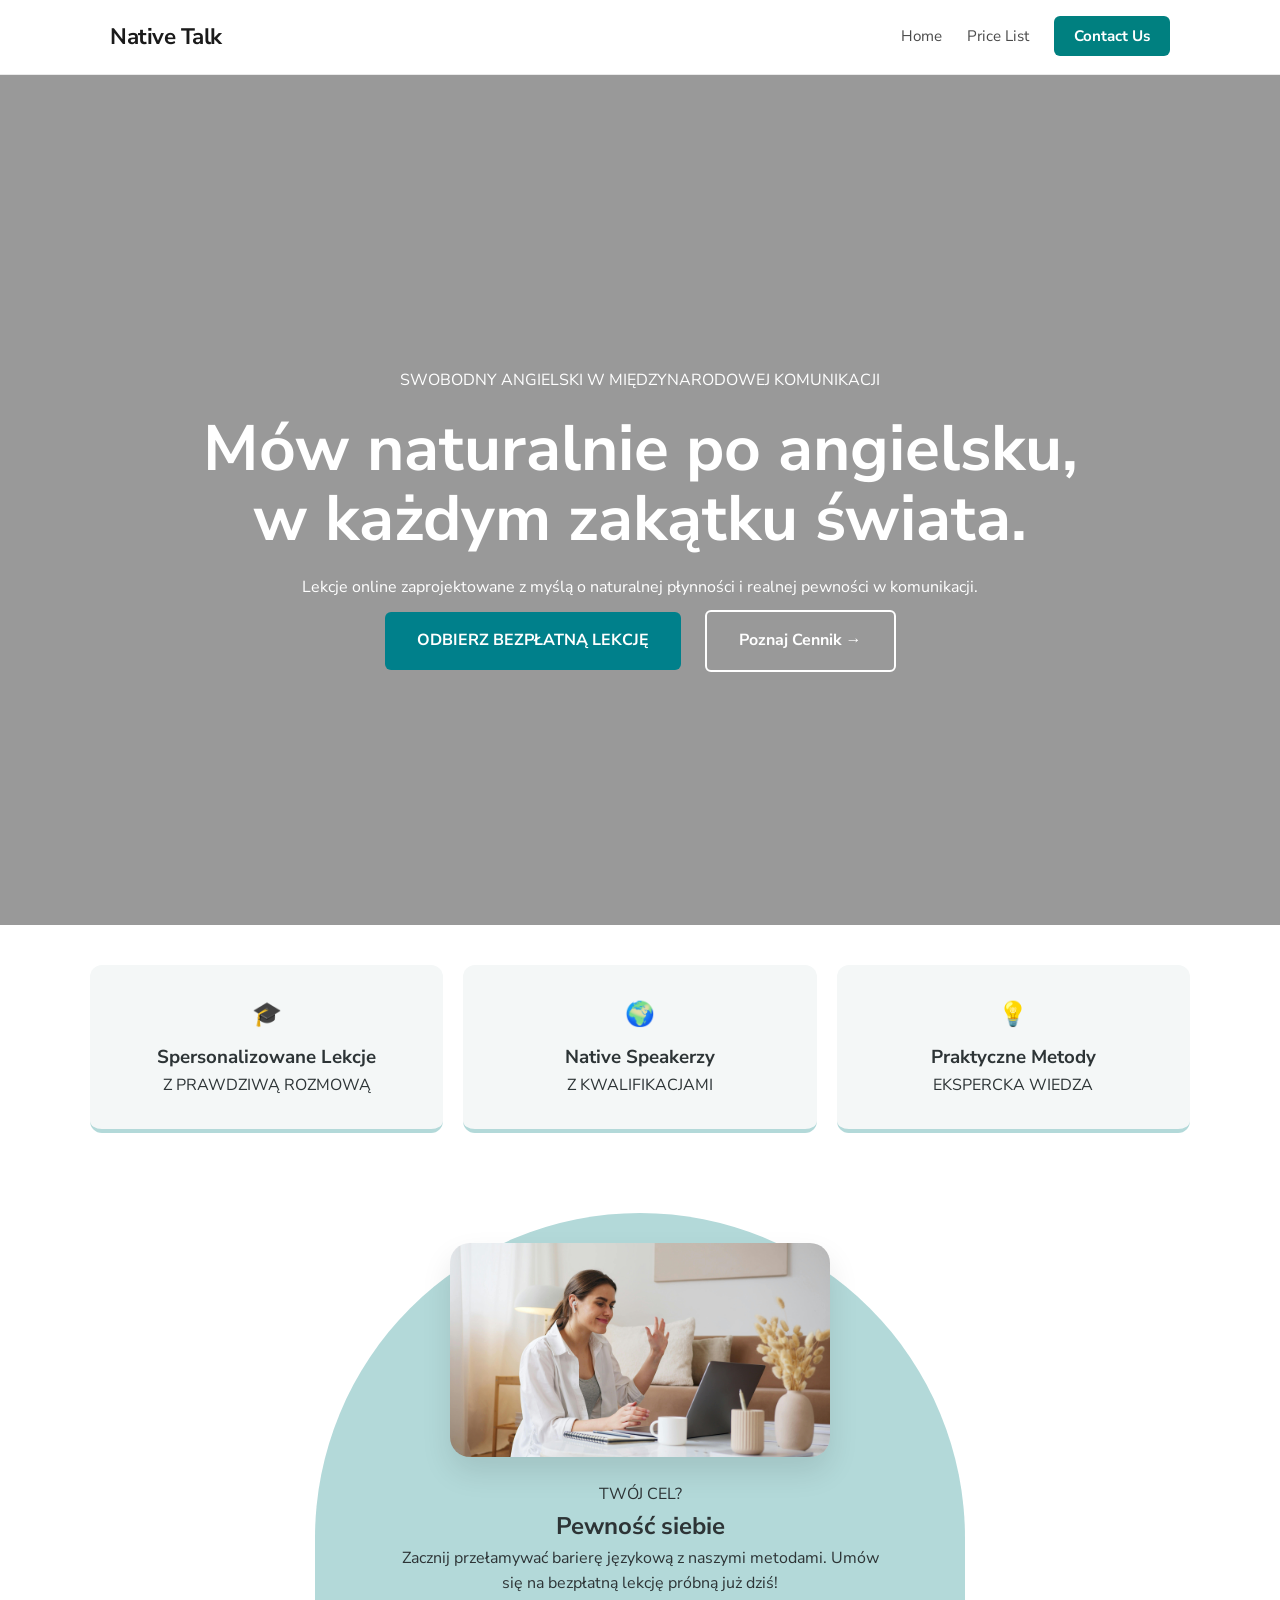
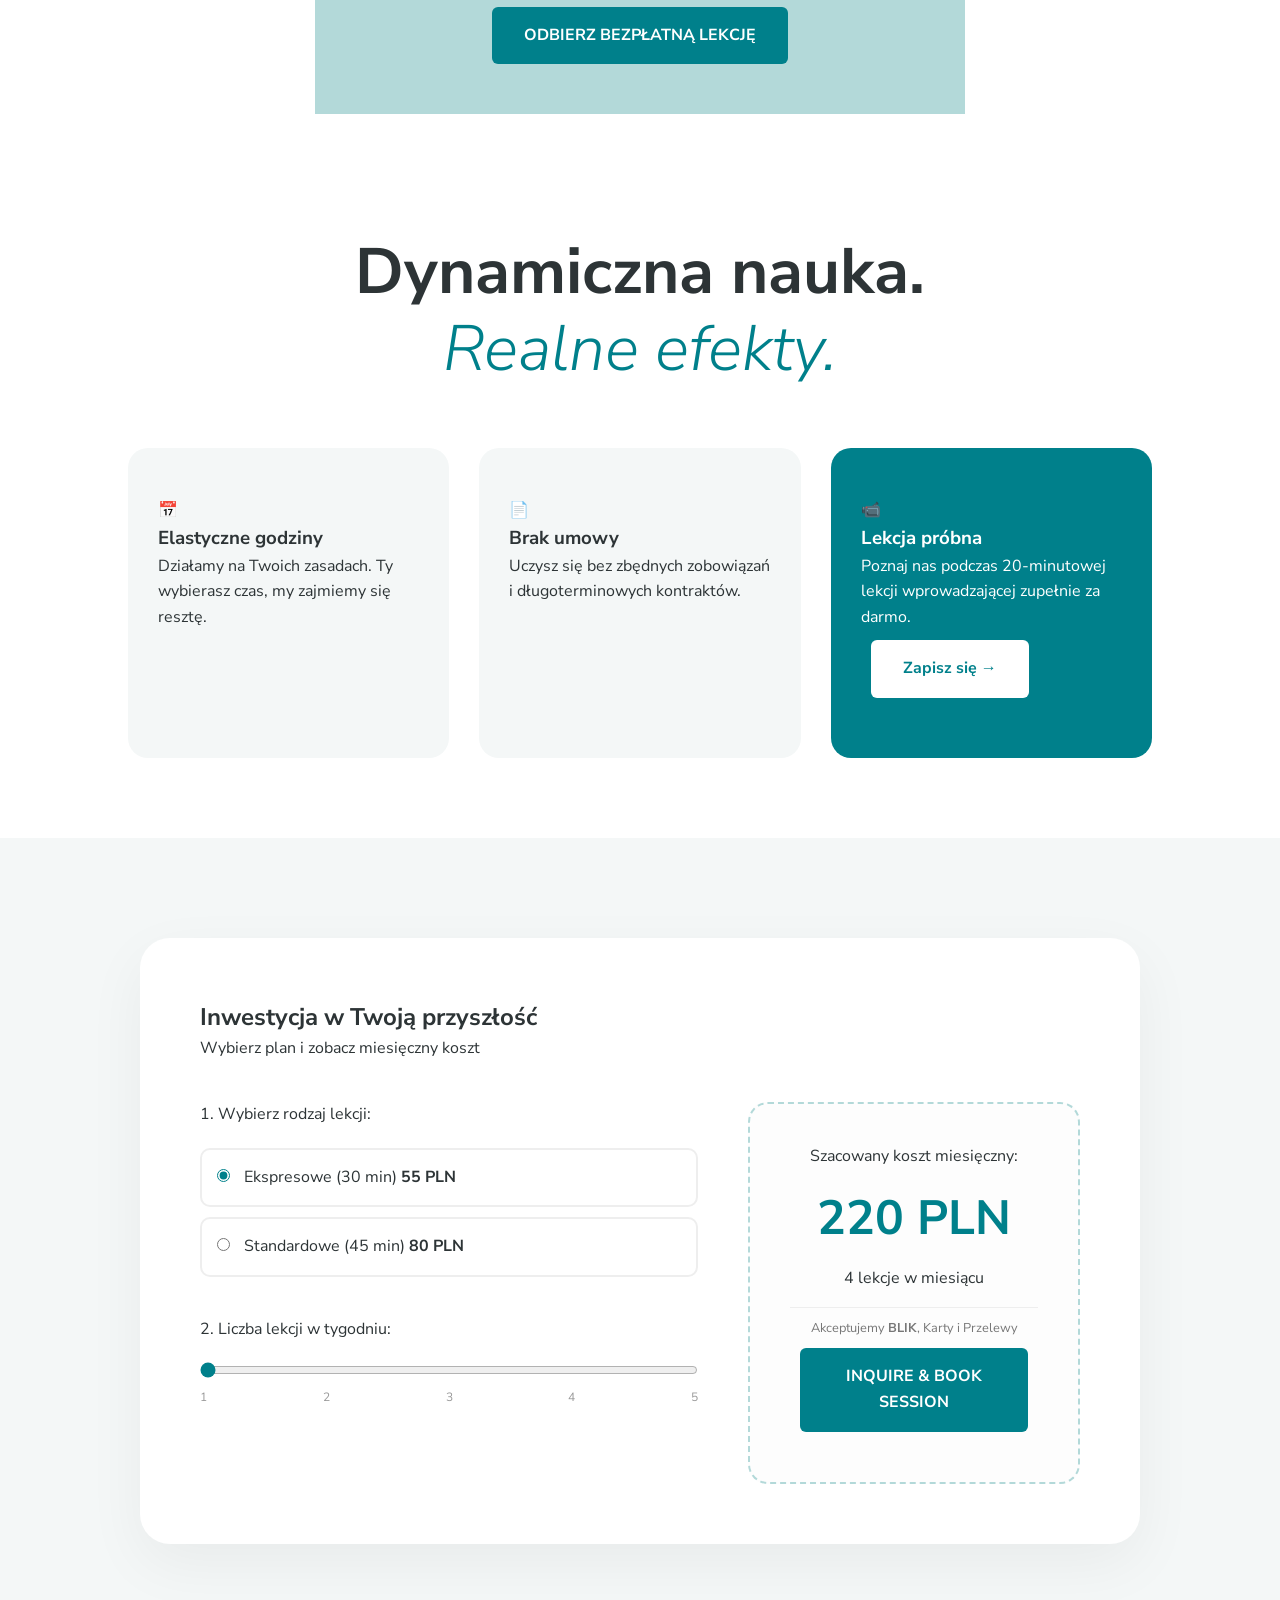
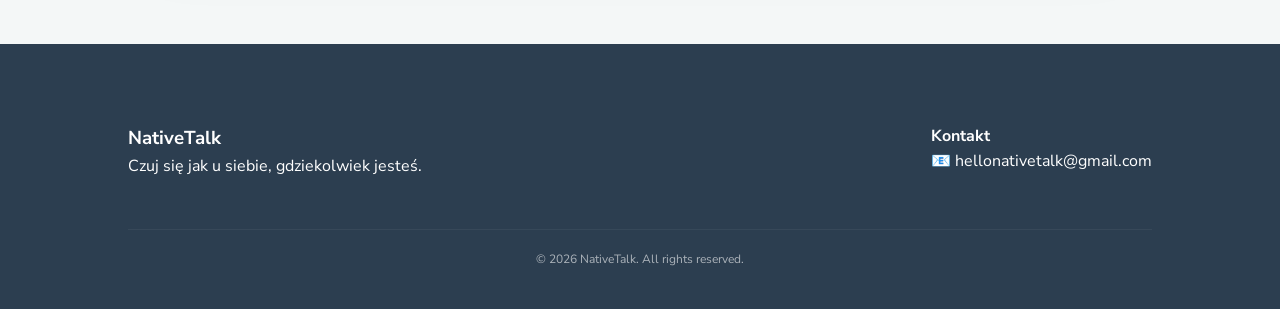
==== commit ad1b31be: "Update index.html removing czeca" ====
--- a/index.html
+++ b/index.html
@@ -3,7 +3,7 @@
 <head>
     <meta charset="UTF-8">
     <meta name="viewport" content="width=device-width, initial-scale=1.0">
-    <title>Native Talk | Mów naturalnie</title>
+    <title>NativeTalk | Mów naturalnie</title>
     <link rel="stylesheet" href="./style.css?v=1.7">
     <link href="https://fonts.googleapis.com/css2?family=Nunito+Sans:wght@300;400;700&display=swap" rel="stylesheet">
     
@@ -207,17 +207,16 @@
     <footer id="contact" class="main-footer">
         <div class="footer-grid">
             <div class="footer-brand">
-                <h3>Czeca English</h3>
+                <h3>NativeTalk</h3>
                 <p>Czuj się jak u siebie, gdziekolwiek jesteś.</p>
             </div>
             <div class="footer-contact">
                 <h4>Kontakt</h4>
-                <p>📧 hello@czecaenglish.com</p>
-                <p>📍 Cape Town | Tbilisi</p>
+                <p>📧 hellonativetalk@gmail.com</p>
             </div>
         </div>
         <div class="footer-bottom">
-            <p>&copy; 2026 Czeca English. All rights reserved.</p>
+            <p>&copy; 2026 NativeTalk. All rights reserved.</p>
         </div>
     </footer>
 
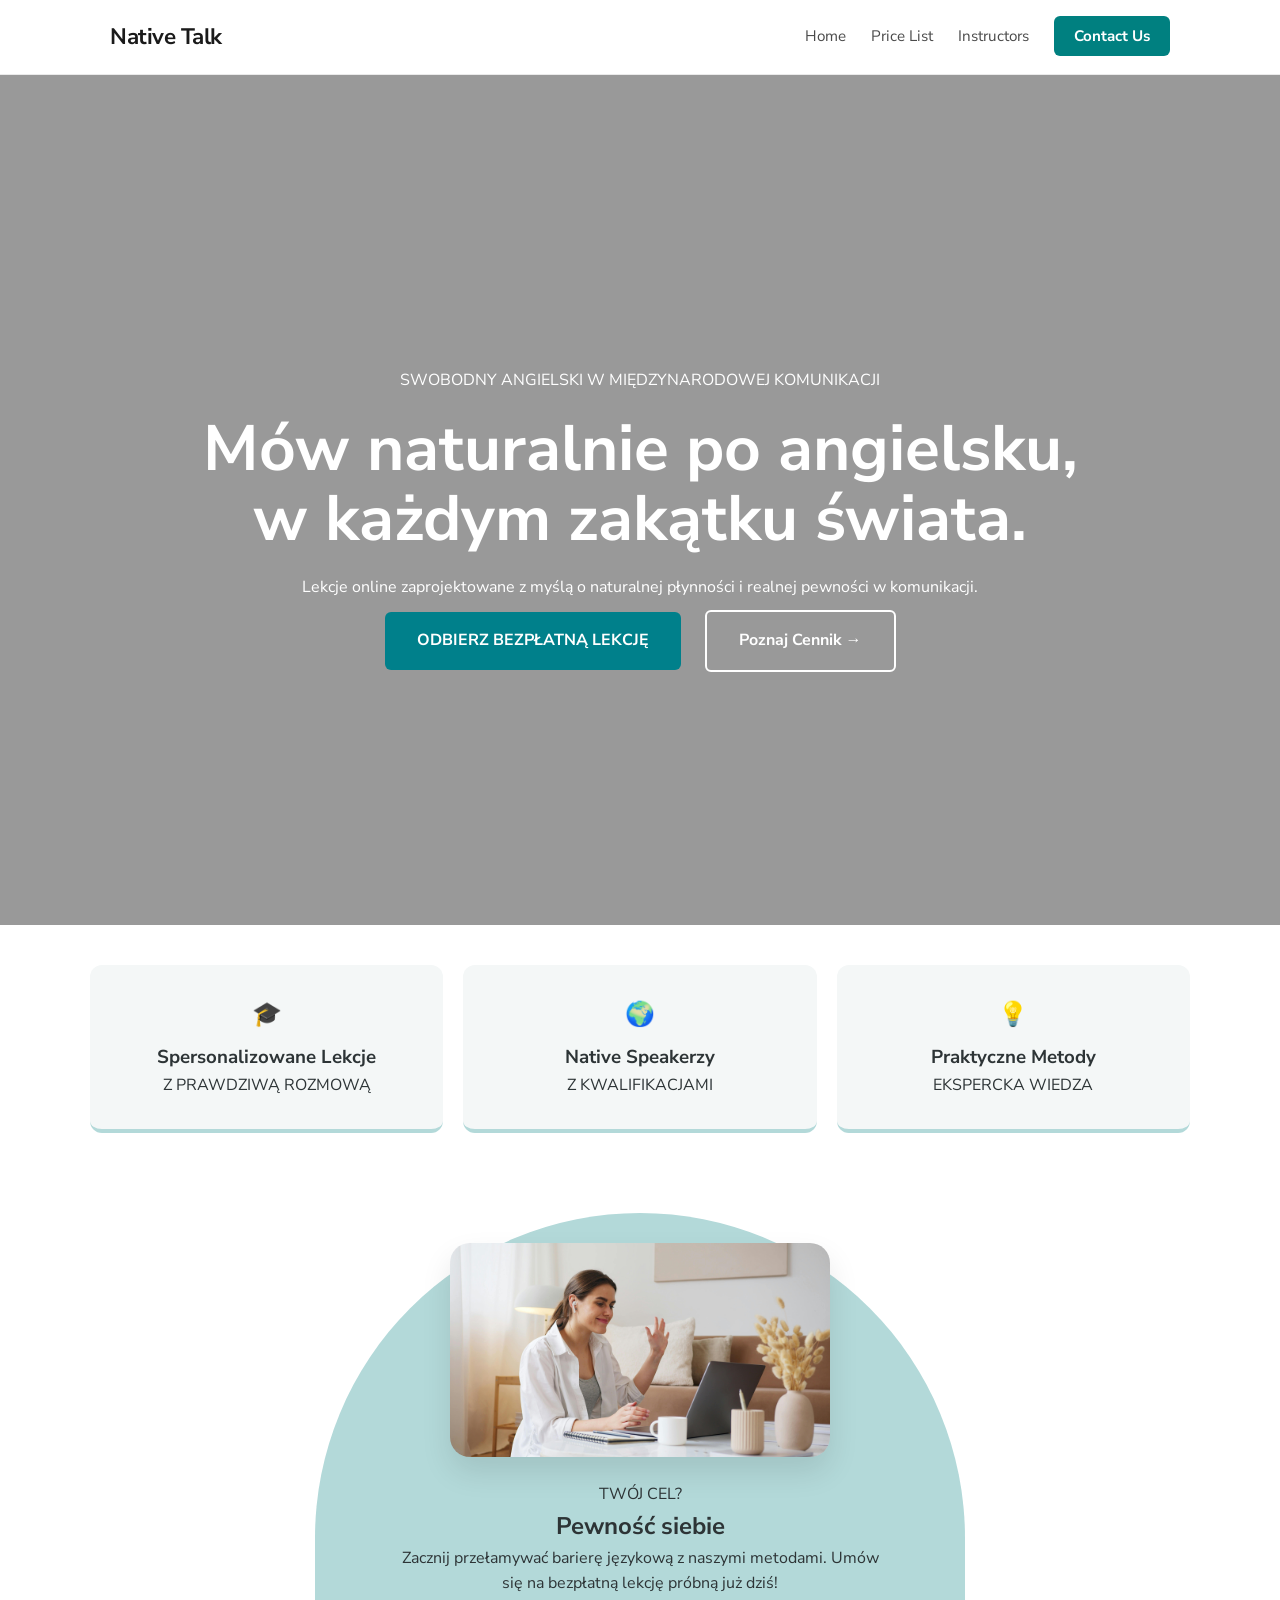
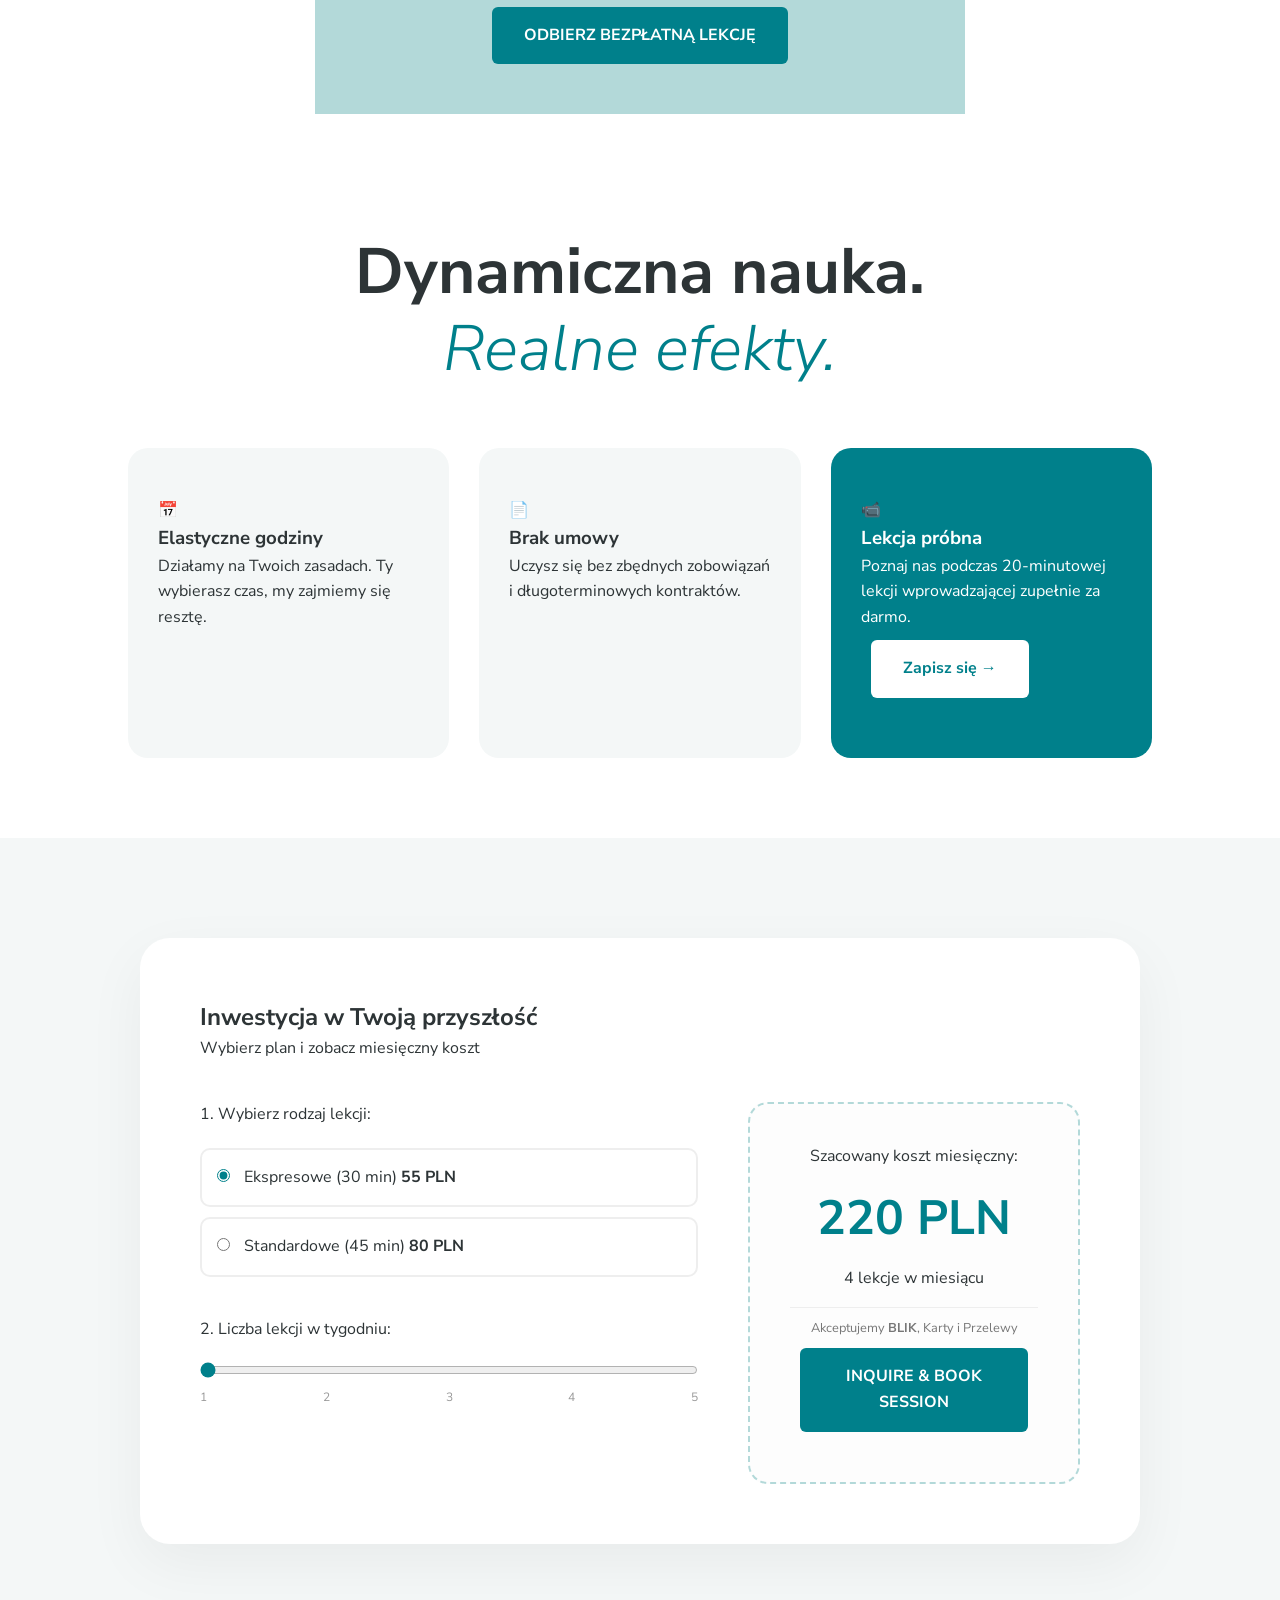
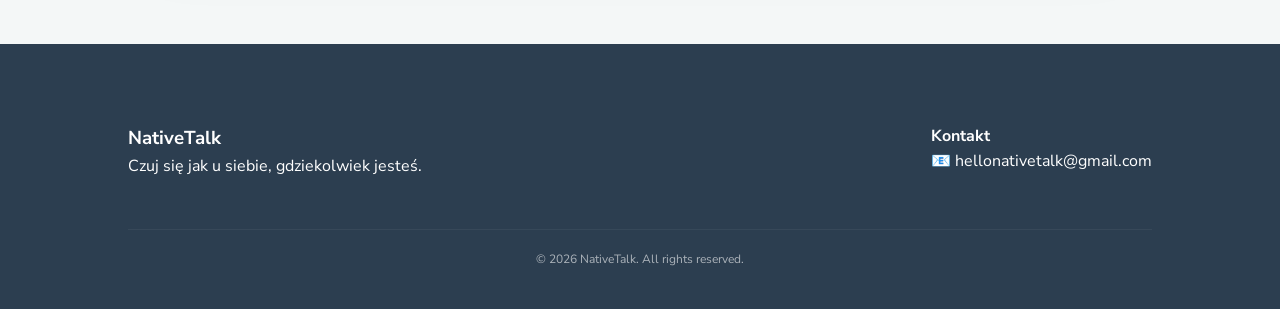
==== commit 0c122f12: "Update index.html adding button to nav bar" ====
--- a/index.html
+++ b/index.html
@@ -85,8 +85,9 @@
         <div class="nav-container">
             <a href="index.html" class="nav-logo">Native Talk</a>
             <ul class="nav-menu">
-                <li class="nav-item"><a href="#" class="nav-link">Home</a></li>
+                <li class="nav-item"><a href="#index.html" class="nav-link">Home</a></li>
                 <li class="nav-item"><a href="#calculator" class="nav-link">Price List</a></li>
+                <li class="nav-item"><a href="#profile.html" class="nav-link">Instructors</a></li>
                 <li class="nav-item"><a href="#contact" class="nav-link nav-btn">Contact Us</a></li>
             </ul>
         </div>
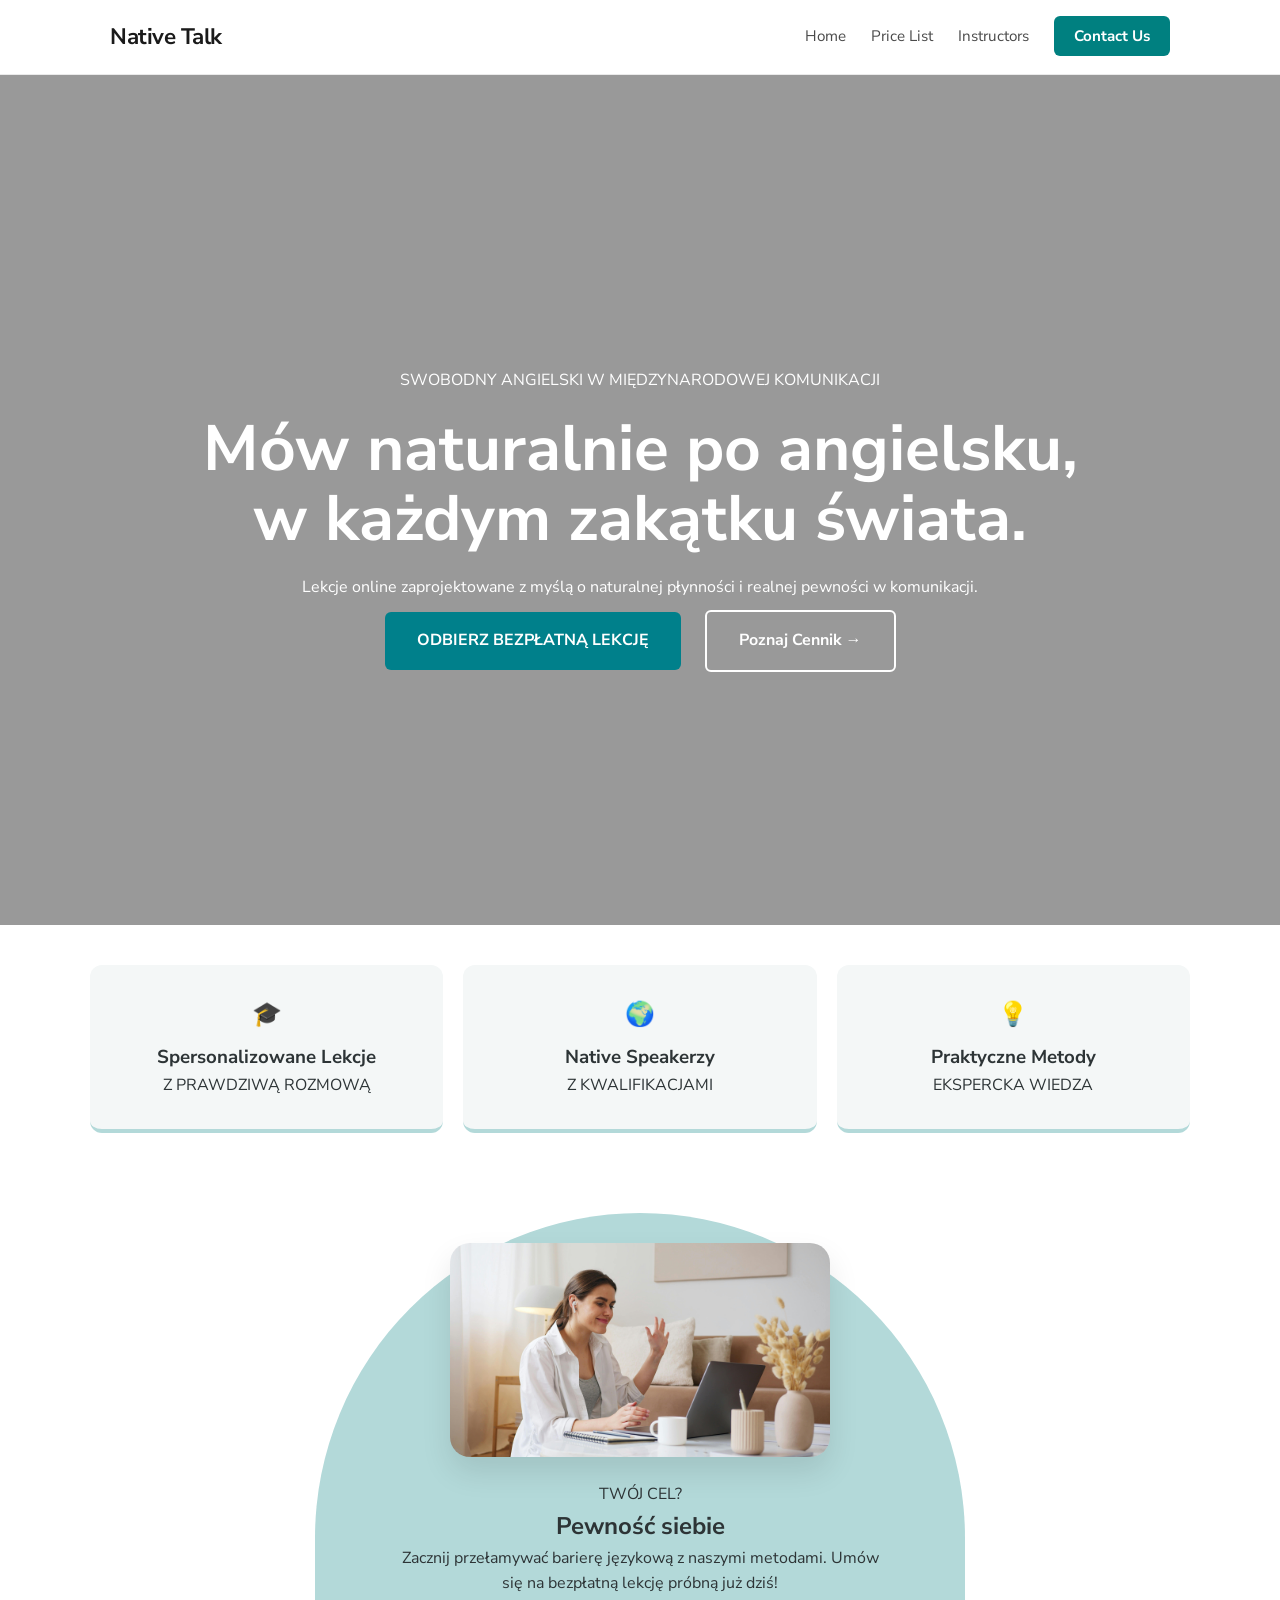
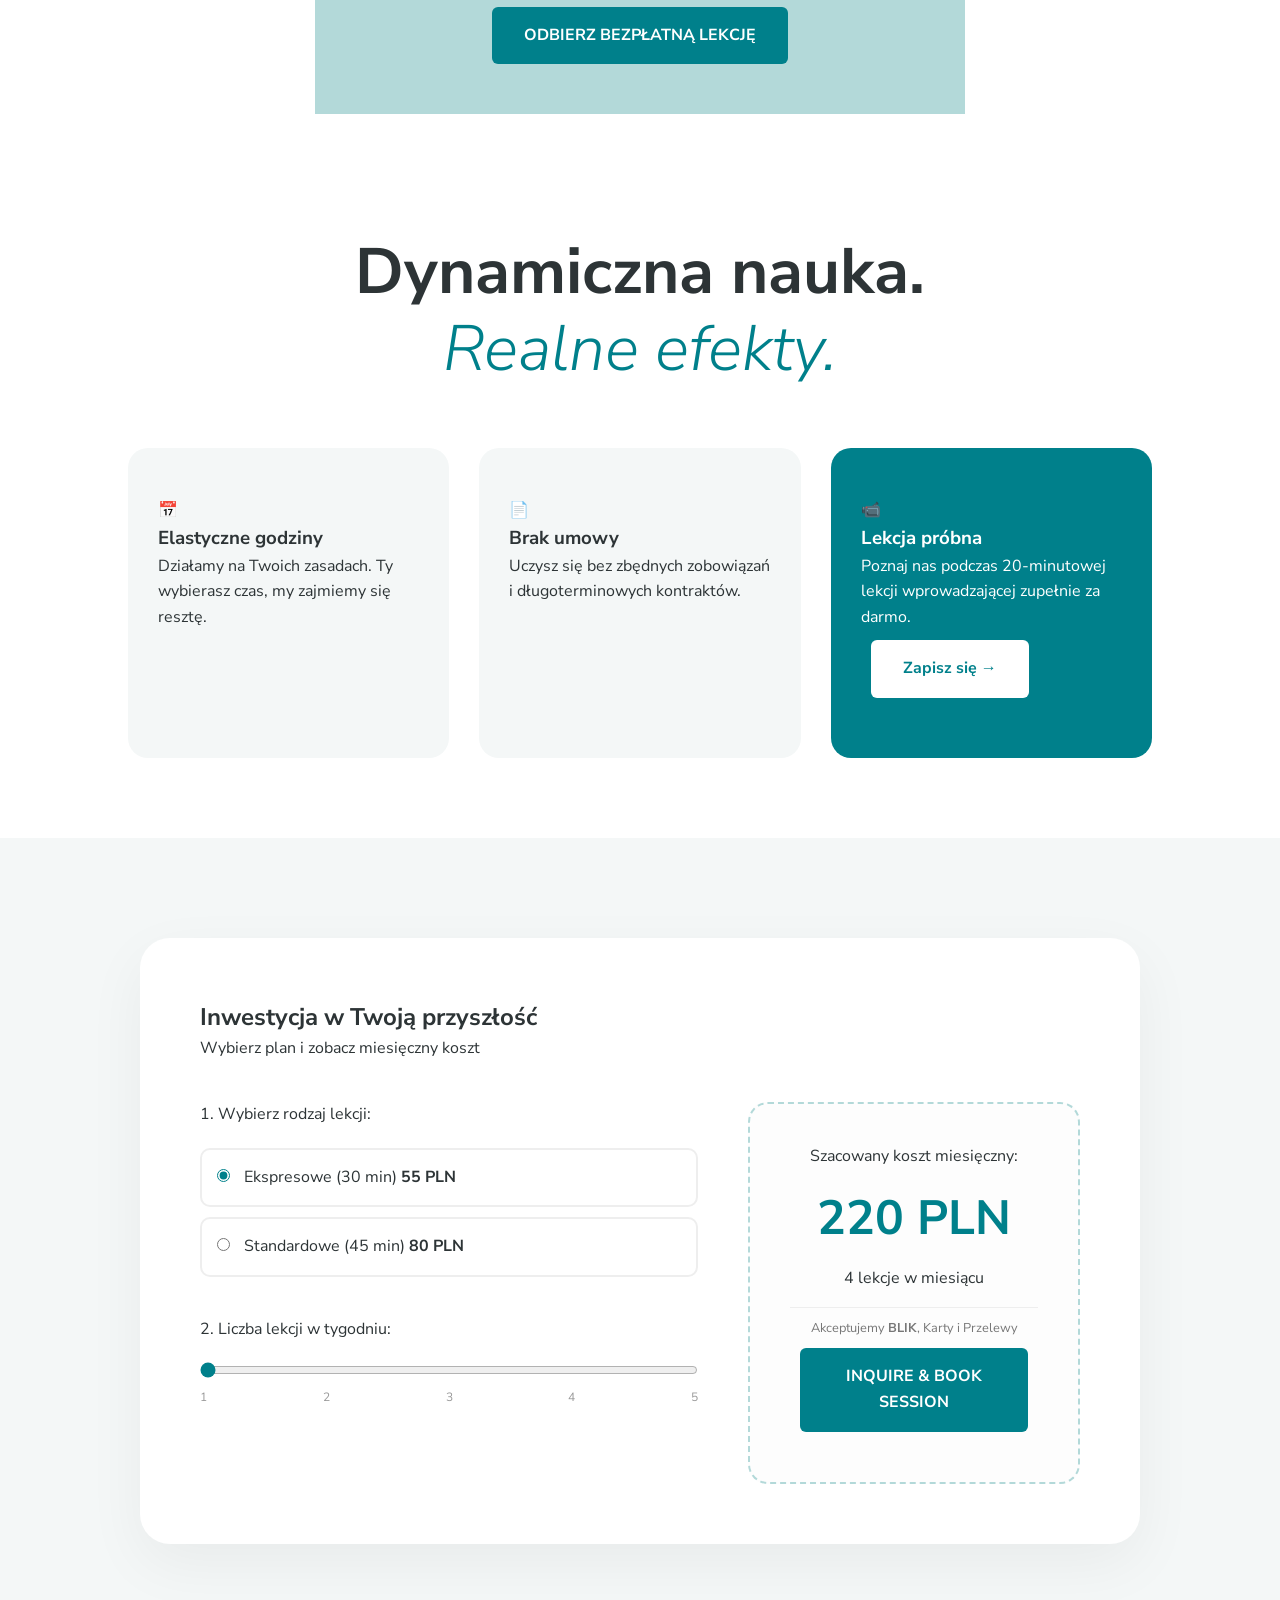
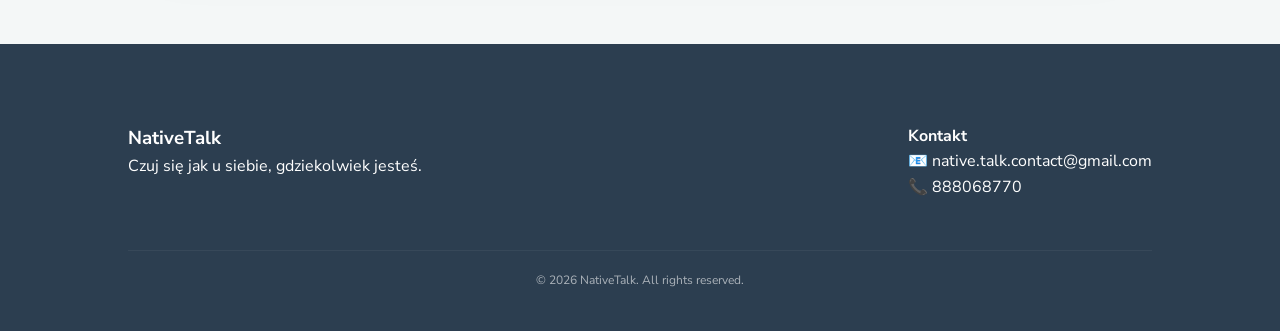
==== commit e1cb04ec: "Update index.html contact details updated" ====
--- a/index.html
+++ b/index.html
@@ -85,9 +85,9 @@
         <div class="nav-container">
             <a href="index.html" class="nav-logo">Native Talk</a>
             <ul class="nav-menu">
-                <li class="nav-item"><a href="#index.html" class="nav-link">Home</a></li>
+                <li class="nav-item"><a href="index.html" class="nav-link">Home</a></li>
                 <li class="nav-item"><a href="#calculator" class="nav-link">Price List</a></li>
-                <li class="nav-item"><a href="#profile.html" class="nav-link">Instructors</a></li>
+                <li class="nav-item"><a href="profile.html" class="nav-link">Instructors</a></li>
                 <li class="nav-item"><a href="#contact" class="nav-link nav-btn">Contact Us</a></li>
             </ul>
         </div>
@@ -198,7 +198,7 @@
                             Akceptujemy <strong>BLIK</strong>, Karty i Przelewy
                         </div>
 
-                        <a href="#contact" class="btn btn-teal">INQUIRE & BOOK SESSION</a>
+                        <a href="book-session.html" class="btn btn-teal">INQUIRE & BOOK SESSION</a>
                     </div>
                 </div>
             </div>
@@ -213,7 +213,8 @@
             </div>
             <div class="footer-contact">
                 <h4>Kontakt</h4>
-                <p>📧 hellonativetalk@gmail.com</p>
+                <p>📧 native.talk.contact@gmail.com</p>
+                <p>📞 888068770</p>   
             </div>
         </div>
         <div class="footer-bottom">
